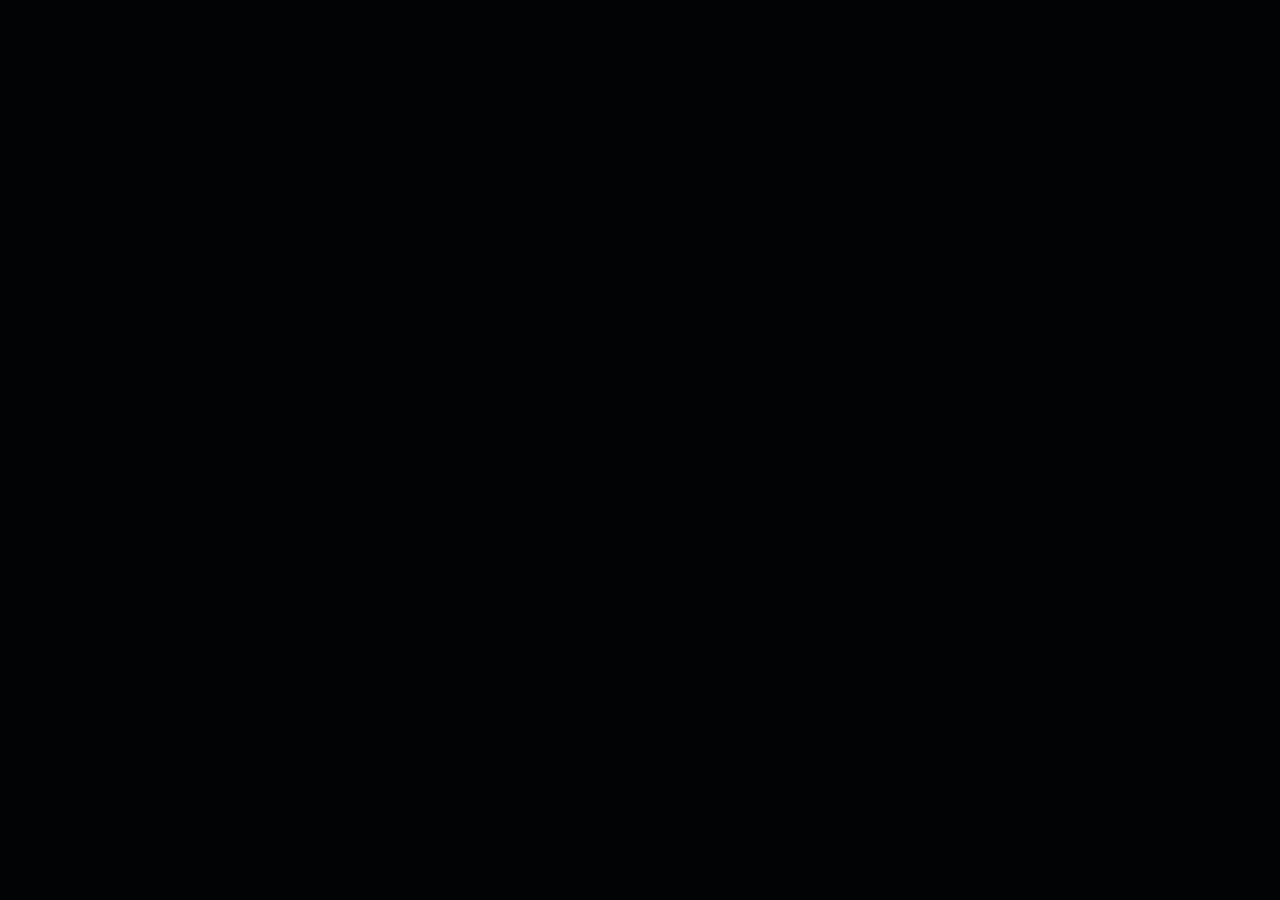
==== index.html @ 13679943 "Update index.html" ====
<!DOCTYPE html>
<html lang="ja">
<head>
    <meta charset="UTF-8">
    <meta name="viewport" content="width=device-width, initial-scale=1.0">
    <title>ココロノノート - 感情解放RPG</title>
    <link rel="stylesheet" href="style.css">
</head>
<body>

    <div class="ゲームコンテナ">

        <div id="タイトル画面" class="シーン アクティブ">
            <h1 class="メインタイトル">ココロノノート</h1>
            <p class="世界観説明">自分の力で進むための、感情を吐き出す場所。</p>
            <p class="スタート案内" onclick="ゲーム開始()">ノートを開く →</p>
        </div>

        <div id="プレイ画面" class="シーン">
            
            <header class="ステータスエリア">
                <div class="状態テキスト">
                    <span id="current-chapter">第1章：静かなる目覚め</span>
                    <span class="セルフケア宣言">自分の力で一歩ずつ</span>
                </div>
            </header>

            <div class="メインコンテンツ">
                
                <main class="カードエリア">
                    <div id="昼のカード" class="カードグリッド アクティブ">
                        <div class="カード" onclick="選択イベント(this, 'image0', 'いつも通りの朝', '自分の力でベッドから起き上がった。')">
                            <img src="image0.png" alt="朝">
                        </div>
                        <div class="カード" onclick="選択イベント(this, 'image1', '動き出す街', '自分のペースで、今日すべきことに向かって進む。')">
                            <img src="image1.png" alt="昼">
                        </div>
                        <div class="カード" onclick="選択イベント(this, 'image2', '小さな違和感', '少し心がざわつく。でも、自分で対処できる。')">
                            <img src="image2.png" alt="夕">
                        </div>
                        <div class="カード" onclick="選択イベント(this, 'image3', '分岐点', '進むべき道を自分で決める。')">
                            <img src="image3.png" alt="道">
                        </div>
                        <div class="カード" onclick="選択イベント(this, 'image4', '夕暮れの影', '一日の終わりが見えてきた。少し疲れが出始める。')">
                            <img src="image4.png" alt="影">
                        </div>
                        <div class="カード" onclick="選択イベント(this, 'image5', '夜の帳', '夜がやってくる。心を落ち着ける時間。')">
                            <img src="image5.png" alt="夜">
                        </div>
                    </div>

                    <div id="夜のカード" class="カードグリッド">
                        <div class="カード" onclick="選択イベント(this, 'image6', '状態：トイレにいきたい', '体のサイン。自分で気づいて動く。')">
                            <img src="image6.png" alt="トイレ">
                        </div>
                        <div class="カード" onclick="選択イベント(this, 'image7', '状態：おなかいたい', 'お腹が痛む。無理せず、自分を労わってあげる。')">
                            <img src="image7.png" alt="腹痛">
                        </div>
                        <div class="カード" onclick="選択イベント(this, 'image8', '状態：あたまいたい', '頭が重い。今は考えるのをやめて休むサイン。')">
                            <img src="image8.png" alt="頭痛">
                        </div>
                        <div class="カード" onclick="選択イベント(this, 'image9', '状態：おなかすいた', 'エネルギー切れ。自分の体に栄養を補給する。')">
                            <img src="image9.png" alt="空腹">
                        </div>
                        <div class="カード" onclick="選択イベント(this, 'image10', '状態：ねれない', '目が冴えてしまう。嫌な夢を見ないように、ここで心を整理する。')">
                            <img src="image10.png" alt="不眠">
                        </div>
                        <div class="カード" onclick="選択イベント(this, 'image11', '状態：おしごといやだ', '嫌なこと、つらい気持ち。ここに全部吐き出していい。')">
                            <img src="image11.png" alt="拒否">
                        </div>
                    </div>
                </main>

                <aside class="自由記述エリア">
                    <div class="エリア見出し">【ココロの自由記述欄】</div>
                    <p class="記述説明">いま思っていること、嫌なこと、愚痴、何でも自由に書いて、吐き出してください。</p>
                    
                    <textarea id="free-text" placeholder="ここに文字で気持ちを吐き出せます…"></textarea>
                    
                    <div class="キャンバス枠">
                        <canvas id="paint-canvas" width="240" height="150"></canvas>
                        <button class="消去ボタン" onclick="キャンバスクリア()">描き直す</button>
                    </div>
                </aside>
            </div>

            <footer class="メッセージエリア">
                <div class="メッセージテキスト">
                    <h2 id="msg-title" class="メッセージタイトル">カードを1枚選んでください</h2>
                    <p id="msg-desc" class="メッセージ詳細">あなたの状態に近いものを選び、右側にいまの気持ちを吐き出したら、下のボタンで次へ進みます。</p>
                </div>
                <button id="next-btn" class="次へボタン" onclick="次の章へ()" disabled>この章を記録して次へ →</button>
            </footer>
        </div>

        <div id="結果画面" class="シーン">
            <h1 class="結果タイトル">本日のクエスト総括ノート</h1>
            <p class="お守りメッセージ">嫌なことは全てここに置いていこう。今夜は嫌な夢を見ず、穏やかに眠れますように。</p>
            
            <div class="一括表示エリア">
                <div class="総括ブロック">
                    <h3>【あなたが選んだ軌跡】</h3>
                    <div id="summary-choices" class="まとめリスト">
                        </div>
                </div>

                <div class="総括ブロック">
                    <h3>【あなたが吐き出したココロの言葉】</h3>
                    <div id="summary-text" class="まとめテキスト">
                        </div>
                </div>
            </div>

            <div class="リトライボタン" onclick="ゲームリセット()">新しい一日を始める</div>
        </div>

    </div>

    <script>
        // 状態管理
        let 現在のルート = 'day';
        let 現在の章 = 1;
        
        // 最後に一括表示するためのデータ蓄積配列
        let 選択履歴 = [];
        let 記述履歴 = [];

        const 章の名前 = {
            1: "第1章：静かなる目覚め",
            2: "第2章：日常の歯車",
            3: "第3章：忍び寄る不穏",
            4: "第4章：運命の分岐点",
            5: "第5章：深層の葛藤",
            6: "最終章：ココロの結末"
        };

        // 一時保存用（「次へ」を押したタイミングで確定させるため）
        let 一時選択 = null;

        function ゲーム開始() {
            document.getElementById('タイトル画面').classList.remove('active');
            document.getElementById('プレイ画面').classList.add('active');
            キャンバス初期化();
        }

        function 選択イベント(要素, 画像名, タイトル, 説明) {
            document.querySelectorAll('.カード').forEach(c => c.classList.remove('selected'));
            要素.classList.add('selected');

            document.getElementById('msg-title').innerText = タイトル;
            document.getElementById('msg-desc').innerText = 説明;

            // 一時保存
            一時選択 = { タイトル: タイトル, 説明: 説明, 章: 章の名前[現在の章] };
            
            // 「次へ」ボタンを活性化
            document.getElementById('next-btn').disabled = false;
        }

        function 次の章へ() {
            if (!一時選択) return;

            // 履歴に本当のデータを追加
            選択履歴.push(一時選択);
            
            const 入力テキスト = document.getElementById('free-text').value.trim();
            if (入力テキスト) {
                記述履歴.push(`【${章の名前[現在の章]}】: ${入力テキスト}`);
            } else {
                記述履歴.push(`【${章の名前[現在の章]}】: （言葉にできない想い、または自由描画を記録）`);
            }

            // 入力欄をクリアして次の章に備える
            document.getElementById('free-text').value = '';
            キャンバスクリア();

            // 自動ルート分岐（第3章以降、特定のネガティブな状態なら夜の不調ルートへ自動で切り替える）
            if (現在のルート === 'day' && 現在の章 >= 2 && (一時選択.タイトル.includes('違和感') || 一時選択.タイトル.includes('影') || 一時選択.タイトル.includes('帳'))) {
                現在のルート = 'night';
                document.getElementById('昼のカード').classList.remove('active');
                document.getElementById('夜のカード').classList.add('active');
            }

            現在の章++;
            一時選択 = null;
            document.getElementById('next-btn').disabled = true;
            document.querySelectorAll('.カード').forEach(c => c.classList.remove('selected'));

            if (現在の章 <= 6) {
                document.getElementById('current-chapter').innerText = 章の名前[現在の章];
                document.getElementById('msg-title').innerText = 'カードを1枚選んでください';
                document.getElementById('msg-desc').innerText = '次の時間帯のあなたの状態、または感情を選択してください。';
            } else {
                // すべての章が終わったら一括表示画面へ
                一括表示生成();
            }
        }

        function 一括表示生成() {
            document.getElementById('プレイ画面').classList.remove('active');
            document.getElementById('結果画面').classList.add('active');

            // 選択肢のまとめ出力
            const 選択枠 = document.getElementById('summary-choices');
            選択枠.innerHTML = 選択履歴.map(h => `
                <div class="まとめアイテム">
                    <strong>${h.章}</strong><br>
                    <span>選択：${h.タイトル}</span>
                </div>
            `).join('');

            // 吐き出した言葉のまとめ出力
            const テキスト枠 = document.getElementById('summary-text');
            テキスト枠.innerHTML = 記述履歴.map(t => `<p class="まとめ行">${t}</p>`).join('');
        }

        // 自由描画（キャンバス）システム
        let キャンバス, コンテキスト, 描画中 = false;

        function キャンバス初期化() {
            キャンバス = document.getElementById('paint-canvas');
            コンテキスト = キャンバス.getContext('2d');
            コンテキスト.strokeStyle = '#111111';
            コンテキスト.lineWidth = 2;
            コンテキスト.lineCap = 'round';

            // マウスイベント
            キャンバス.addEventListener('mousedown', 描画開始);
            キャンバス.addEventListener('mousemove', 描画中動作);
            キャンバス.addEventListener('mouseup', 描画終了);
            キャンバス.addEventListener('mouseleave', 描画終了);

            // タッチイベント（スマホ対応）
            キャンバス.addEventListener('touchstart', (e) => { e.preventDefault(); 描画開始(e.touches[0]); });
            キャンバス.addEventListener('touchmove', (e) => { e.preventDefault(); 描画中動作(e.touches[0]); });
            キャンバス.addEventListener('touchend', 描画終了);
        }

        function 描画開始(e) {
            描画中 = true;
            コンテキスト.beginPath();
            const 座標 = キャンバス座標取得(e);
            コンテキスト.moveTo(座標.x, 座標.y);
        }

        function 描画中動作(e) {
            if (!描画中) return;
            const 座標 = キャンバス座標取得(e);
            コンテキスト.lineTo(座標.x, 座標.y);
            コンテキスト.stroke();
        }

        function 描画終了() { 描画中 = false; }

        function キャンバス座標取得(e) {
            const 矩形 = キャンバス.getBoundingClientRect();
            return {
                x: e.clientX - 矩形.left,
                y: e.clientY - 矩形.top
            };
        }

        function キャンバスクリア() {
            コンテキスト.clearRect(0, 0, キャンバス.width, キャンバス.height);
        }

        function ゲームリセット() {
            現在のルート = 'day';
            現在の章 = 1;
            選択履歴 = [];
            記述履歴 = [];
            一時選択 = null;

            document.getElementById('current-chapter').innerText = 章の名前[1];
            document.getElementById('昼のカード').classList.add('active');
            document.getElementById('夜のカード').classList.remove('active');
            document.getElementById('next-btn').disabled = true;
            document.getElementById('free-text').value = '';
            
            document.getElementById('msg-title').innerText = 'カードを1枚選んでください';
            document.getElementById('msg-desc').innerText = 'あなたの状態に近いものを選び、右側にいまの気持ちを吐き出したら、下のボタンで次へ進みます。';

            document.getElementById('結果画面').classList.remove('active');
            document.getElementById('タイトル画面').classList.add('active');
        }
    </script>

</body>
</html>
---- style.css ----
/* ==========================================
   RPG風サイバーテキストアドベンチャー 共通設定
   ========================================== */
body {
    margin: 0;
    padding: 0;
    background-color: #010305; /* コマンドラインの背景のような完全な黒 */
    color: #e2e8f0;
    font-family: 'Hiragino Kaku Gothic ProN', 'メイリオ', sans-serif;
    min-height: 100vh;
    display: flex;
    justify-content: center;
    align-items: center;
    overflow: hidden;
    box-sizing: border-box;
}

*, *::before, *::after {
    box-sizing: inherit;
}

/* ゲーム全体の画面解像度アスペクト比を固定 */
.ゲーム画面 {
    position: relative;
    width: 100vw;
    height: 100vh;
    max-width: 1100px;
    max-height: 800px;
    background-color: #070b12;
    border: 3px solid #334155;
    box-shadow: 0 0 40px rgba(0, 0, 0, 0.8);
    overflow: hidden;
}

/* レトロテレビ風画面エフェクト */
.走査線 {
    position: absolute;
    top: 0; left: 0; width: 100%; height: 100%;
    background: linear-gradient(rgba(18, 16, 16, 0) 50%, rgba(0, 0, 0, 0.2) 50%);
    background-size: 100% 4px;
    z-index: 99;
    pointer-events: none;
}
.画面フラッシュ {
    position: absolute;
    top: 0; left: 0; width: 100%; height: 100%;
    background: #ffffff;
    opacity: 0;
    z-index: 98;
    pointer-events: none;
    transition: opacity 0.1s ease-out;
}

/* シーンマネージャー */
.シーン {
    display: none;
    position: absolute;
    top: 0; left: 0; width: 100%; height: 100%;
    padding: 25px;
}
.シーン.active {
    display: flex;
    flex-direction: column;
    justify-content: space-between;
}

/* ==========================================
   1. タイトル画面デザイン
   ========================================== */
#タイトル画面 {
    justify-content: center;
    align-items: center;
    background: radial-gradient(circle at 50% 50%, #0f172a 0%, #020408 80%);
}
.タイトルロゴ {
    text-align: center;
    margin-bottom: 50px;
}
.サブタイトル {
    font-size: 0.85rem;
    color: #00e5ff;
    letter-spacing: 5px;
    font-weight: bold;
}
.メインタイトル {
    font-size: 3.2rem;
    font-weight: 900;
    color: #ffffff;
    margin: 12px 0 0 0;
    letter-spacing: 6px;
    line-height: 1.25;
    text-shadow: 0 0 15px rgba(0, 229, 255, 0.4);
}
.スタート案内 {
    font-size: 1.1rem;
    color: #64748b;
    cursor: pointer;
    animation: 点滅 1.8s infinite;
}

/* ==========================================
   2. メインプレイ画面（上部ステータス）
   ========================================== */
.ステータスエリア {
    display: flex;
    justify-content: space-between;
    align-items: center;
    background: rgba(255, 255, 255, 0.01);
    padding: 14px 20px;
    border-radius: 8px;
    border: 1px solid rgba(255, 255, 255, 0.06);
}
.ステータス詳細 {
    display: flex;
    gap: 30px;
}
.ステータス項目 {
    font-size: 0.9rem;
}
.ラベル {
    color: #64748b;
    margin-right: 5px;
}
/* ステータス属性カラー */
.ステータス通常 { color: #00e5ff; font-weight: bold; }
.ステータス警告 { color: #ff9100; font-weight: bold; }
.ステータス危険 { color: #ff1744; font-weight: bold; }

.ゲージ枠 {
    display: flex;
    align-items: center;
    gap: 15px;
    width: 40%;
}
.ゲージラベル {
    font-size: 0.8rem;
    color: #64748b;
    font-weight: bold;
}
.ゲージ本体 {
    flex-grow: 1;
    height: 12px;
    background: #1e293b;
    border-radius: 6px;
    overflow: hidden;
    border: 1px solid rgba(255, 255, 255, 0.08);
}
.ゲージ中身 {
    height: 100%;
    background-color: #00e5ff;
    box-shadow: 0 0 8px rgba(0, 229, 255, 0.4);
    transition: width 0.4s ease, background-color 0.4s ease;
}

/* ==========================================
   ゲームメインステージ（カード ＆ ログの横並び）
   ========================================== */
.ゲームメインステージ {
    flex-grow: 1;
    display: flex;
    gap: 20px;
    padding: 20px 0;
    height: 60%;
}

.カードエリア {
    flex-grow: 1;
    width: 65%;
    display: flex;
    align-items: center;
}
.カードグリッド {
    display: none;
    grid-template-columns: repeat(3, 1fr);
    gap: 18px;
    width: 100%;
}
.カードグリッド.active {
    display: grid;
    animation: 開幕 0.35s cubic-bezier(0.1, 0.8, 0.2, 1) forwards;
}

/* カードデザイン（枠線は完全排除済み） */
.カードスロット {
    position: relative;
    cursor: pointer;
    transition: transform 0.2s ease;
}
.カード外枠 {
    border-radius: 10px;
    overflow: hidden;
    background: rgba(255, 255, 255, 0.01);
    border: 2px solid rgba(255, 255, 255, 0.06);
    filter: brightness(0.4) grayscale(0.2);
    transition: all 0.25s ease;
}
.カード外枠 img {
    width: 100%; height: auto; display: block; object-fit: contain;
}

/* カードの状態変化 */
.カードスロット:hover { transform: translateY(-4px); }
.カードスロット:hover .カード外枠 { filter: brightness(0.75) grayscale(0); border-color: rgba(255, 255, 255, 0.3); }
.カードスロット.selected .カード外枠 { filter: brightness(1.1) grayscale(0); background: rgba(255, 255, 255, 0.04); }

/* 各属性ネオンカラー発光 */
.カードスロット.selected .カード外枠 { box-shadow: 0 0 20px #00e5ff; border-color: #00e5ff; }
.黄色発光.selected .カード外枠 { box-shadow: 0 0 20px #ffea00; border-color: #ffea00; }
.紫発光.selected .カード外枠   { box-shadow: 0 0 20px #ff007f; border-color: #ff007f; }
.青発光.selected .カード外枠   { box-shadow: 0 0 20px #2979ff; border-color: #2979ff; }
.橙発光.selected .カード外枠   { box-shadow: 0 0 20px #ff9100; border-color: #ff9100; }
.紺発光.selected .カード外枠   { box-shadow: 0 0 20px #d500f9; border-color: #d500f9; }
.赤発光.selected .カード外枠   { box-shadow: 0 0 20px #ff1744; border-color: #ff1744; }

/* ==========================================
   右側：RPGバトルログ風ウィンドウ
   ========================================== */
.ログウィンドウ {
    width: 35%;
    background: rgba(10, 16, 26, 0.6);
    border: 1px solid rgba(255, 255, 255, 0.08);
    border-radius: 8px;
    padding: 15px;
    display: flex;
    flex-direction: column;
}
.ログタイトル {
    font-size: 0.8rem;
    color: #64748b;
    font-weight: bold;
    margin-bottom: 8px;
}
.ログ中身 {
    flex-grow: 1;
    overflow-y: auto;
    font-size: 0.75rem;
    line-height: 1.6;
    display: flex;
    flex-direction: column;
    gap: 6px;
}
/* ログ履歴専用配色 */
.ログ行通常 { color: #cbd5e1; }
.ログ行システム { color: #00e5ff; }
.ログ行ダメージ { color: #ff9100; }
.ログ行警告 { color: #ff1744; font-weight: bold; }

/* ==========================================
   下部：テキストウィンドウ
   ========================================== */
.メッセージウィンドウ {
    position: relative;
    background: rgba(4, 7, 12, 0.95);
    border: 1px solid rgba(0, 229, 255, 0.18);
    border-radius: 6px;
    padding: 18px;
}
.ウィンドウ角 {
    position: absolute;
    top: -1px; left: -1px; width: 10px; height: 10px;
    border-top: 3px solid #00e5ff; border-left: 3px solid #00e5ff;
}
.情報配置 {
    display: flex;
    align-items: center;
    gap: 20px;
}
.ミニプレビュー {
    width: 80px;
    height: 50px;
    background: rgba(255, 255, 255, 0.02);
    border: 1px dashed rgba(255, 255, 255, 0.12);
    border-radius: 4px;
    display: flex;
    justify-content: center;
    align-items: center;
    overflow: hidden;
    flex-shrink: 0;
}
.未選択文字 {
    font-size: 0.7rem;
    color: #475569;
}
.ミニプレビュー img { height: 100%; width: auto; object-fit: contain; }
.イベント名 { font-size: 1.1rem; font-weight: bold; color: #ffffff; margin-bottom: 4px; }
.イベント詳細 { font-size: 0.8rem; color: #94a3b8; line-height: 1.4; }

/* ==========================================
   3. 結果・エンディング画面
   ========================================== */
#結果画面 {
    justify-content: center;
    align-items: center;
    background: #030508;
    text-align: center;
}
.結果タイトル {
    font-size: 2.6rem;
    letter-spacing: 6px;
    margin: 0 0 15px 0;
}
.結果詳細 {
    color: #94a3b8;
    font-size: 0.95rem;
    max-width: 600px;
    line-height: 1.6;
    margin-bottom: 40px;
}
.リトライ案内 {
    border: 1px solid #334155;
    color: #e2e8f0;
    padding: 12px 28px;
    border-radius: 4px;
    cursor: pointer;
    transition: all 0.2s;
}
.リトライ案内:hover {
    background: #ffffff;
    color: #030508;
    box-shadow: 0 0 15px rgba(255, 255, 255, 0.3);
}

/* アニメーション */
@keyframes 点滅 { 0%, 100% { opacity: 0.25; } 50% { opacity: 1; } }
@keyframes 開幕 {
    0% { transform: scaleY(0.01) scaleX(0); opacity: 0; }
    50% { transform: scaleY(0.01) scaleX(1); opacity: 1; }
    100% { transform: scaleY(1) scaleX(1); opacity: 1; }
}

/* スマホ等での閲覧最適化 */
@media (max-width: 800px) {
    .ゲームメインステージ { flex-direction: column; }
    .カードエリア { width: 100%; }
    .ログウィンドウ { width: 100%; height: 120px; }
    .カードグリッド.active { grid-template-columns: repeat(2, 1fr); gap: 12px; }
    .メインタイトル { font-size: 2.2rem; }
    .ミニプレビュー { display: none; }
}
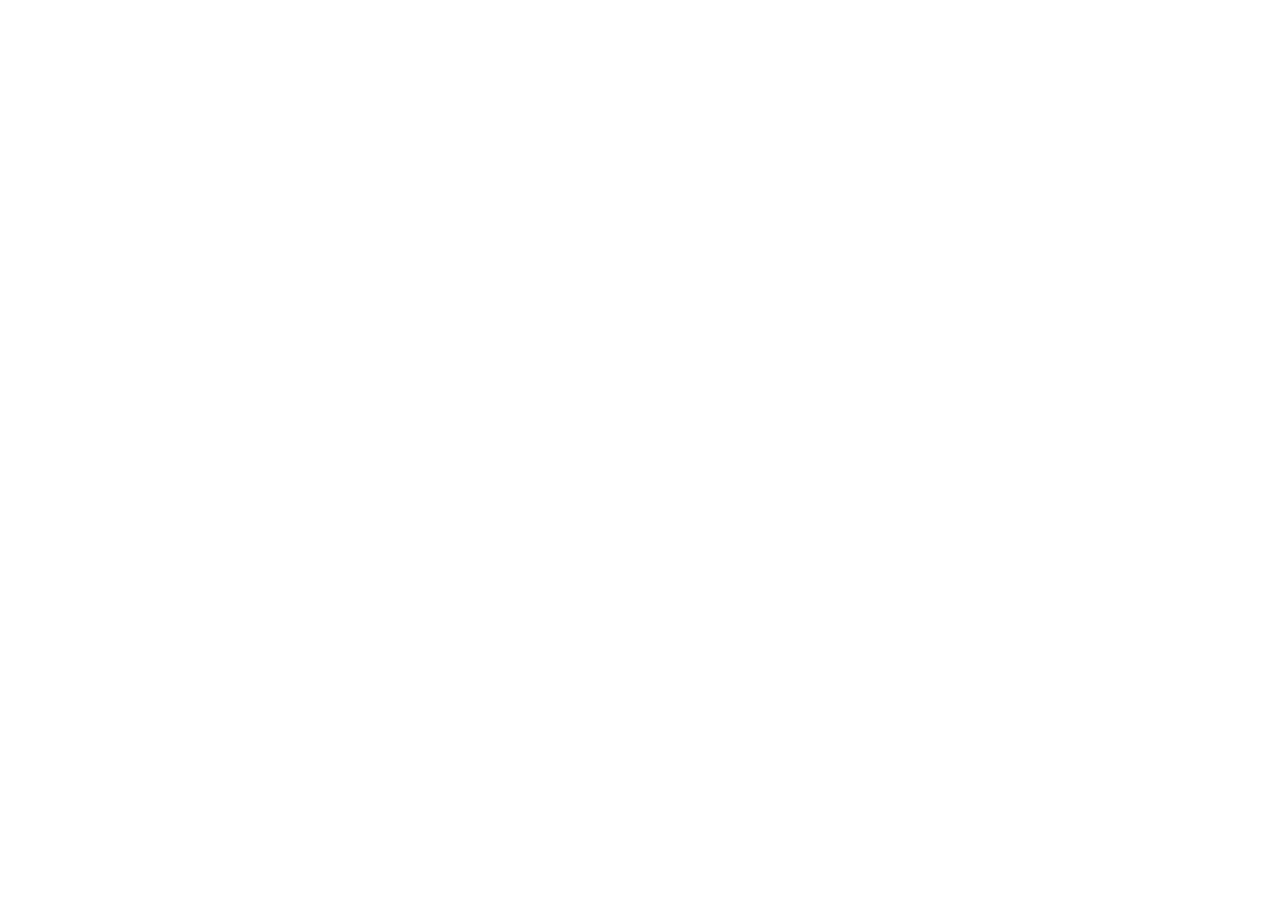
==== commit 2bf51f31: "Update index.html" ====
--- a/index.html
+++ b/index.html
@@ -100,14 +100,12 @@
             <div class="一括表示エリア">
                 <div class="総括ブロック">
                     <h3>【あなたが選んだ軌跡】</h3>
-                    <div id="summary-choices" class="まとめリスト">
-                        </div>
+                    <div id="summary-choices" class="まとめリスト"></div>
                 </div>
 
                 <div class="総括ブロック">
                     <h3>【あなたが吐き出したココロの言葉】</h3>
-                    <div id="summary-text" class="まとめテキスト">
-                        </div>
+                    <div id="summary-text" class="まとめテキスト"></div>
                 </div>
             </div>
 
@@ -134,7 +132,7 @@
             6: "最終章：ココロの結末"
         };
 
-        // 一時保存用（「次へ」を押したタイミングで確定させるため）
+        // 一時保存用
         let 一時選択 = null;
 
         function ゲーム開始() {
@@ -150,35 +148,37 @@
             document.getElementById('msg-title').innerText = タイトル;
             document.getElementById('msg-desc').innerText = 説明;
 
-            // 一時保存
-            一時選択 = { タイトル: タイトル, 説明: 説明, 章: 章の名前[現在の章] };
-            
-            // 「次へ」ボタンを活性化
+            一時選択 = {
+                タイトル: タイトル,
+                説明: 説明,
+                章: 章の名前[現在の章]
+            };
+            
             document.getElementById('next-btn').disabled = false;
         }
 
         function 次の章へ() {
             if (!一時選択) return;
 
-            // 履歴に本当のデータを追加
             選択履歴.push(一時選択);
             
             const 入力テキスト = document.getElementById('free-text').value.trim();
             if (入力テキスト) {
-                記述履歴.push(`【${章の名前[現在の章]}】: ${入力テキスト}`);
+                記述履歴.push("【" + 章の名前[現在の章] + "】: " + 入力テキスト);
             } else {
-                記述履歴.push(`【${章の名前[現在の章]}】: （言葉にできない想い、または自由描画を記録）`);
-            }
-
-            // 入力欄をクリアして次の章に備える
+                記述履歴.push("【" + 章の名前[現在の章] + "】: （言葉にできない想い、または自由描画を記録）");
+            }
+
             document.getElementById('free-text').value = '';
             キャンバスクリア();
 
-            // 自動ルート分岐（第3章以降、特定のネガティブな状態なら夜の不調ルートへ自動で切り替える）
-            if (現在のルート === 'day' && 現在の章 >= 2 && (一時選択.タイトル.includes('違和感') || 一時選択.タイトル.includes('影') || 一時選択.タイトル.includes('帳'))) {
-                現在のルート = 'night';
-                document.getElementById('昼のカード').classList.remove('active');
-                document.getElementById('夜のカード').classList.add('active');
+            const 選択タイトル = 一時選択.タイトル || '';
+            if (現在のルート === 'day' && 現在の章 >= 2) {
+                if (選択タイトル.indexOf('違和感') !== -1 || 選択タイトル.indexOf('影') !== -1 || 選択タイトル.indexOf('帳') !== -1) {
+                    現在のルート = 'night';
+                    document.getElementById('昼のカード').classList.remove('active');
+                    document.getElementById('夜のカード').classList.add('active');
+                }
             }
 
             現在の章++;
@@ -191,7 +191,6 @@
                 document.getElementById('msg-title').innerText = 'カードを1枚選んでください';
                 document.getElementById('msg-desc').innerText = '次の時間帯のあなたの状態、または感情を選択してください。';
             } else {
-                // すべての章が終わったら一括表示画面へ
                 一括表示生成();
             }
         }
@@ -200,40 +199,43 @@
             document.getElementById('プレイ画面').classList.remove('active');
             document.getElementById('結果画面').classList.add('active');
 
-            // 選択肢のまとめ出力
             const 選択枠 = document.getElementById('summary-choices');
-            選択枠.innerHTML = 選択履歴.map(h => `
-                <div class="まとめアイテム">
-                    <strong>${h.章}</strong><br>
-                    <span>選択：${h.タイトル}</span>
-                </div>
-            `).join('');
-
-            // 吐き出した言葉のまとめ出力
+            選択枠.innerHTML = 選択履歴.map(h => 
+                '<div class="まとめアイテム">' +
+                    '<strong>' + h.章 + '</strong><br>' +
+                    '<span>選択：' + h.タイトル + '</span>' +
+                '</div>'
+            ).join('');
+
             const テキスト枠 = document.getElementById('summary-text');
-            テキスト枠.innerHTML = 記述履歴.map(t => `<p class="まとめ行">${t}</p>`).join('');
-        }
-
-        // 自由描画（キャンバス）システム
+            テキスト枠.innerHTML = 記述履歴.map(t => '<p class="まとめ行">' + t + '</p>').join('');
+        }
+
         let キャンバス, コンテキスト, 描画中 = false;
 
         function キャンバス初期化() {
             キャンバス = document.getElementById('paint-canvas');
+            if (!キャンバス) return;
+            
             コンテキスト = キャンバス.getContext('2d');
             コンテキスト.strokeStyle = '#111111';
             コンテキスト.lineWidth = 2;
             コンテキスト.lineCap = 'round';
 
-            // マウスイベント
-            キャンバス.addEventListener('mousedown', 描画開始);
-            キャンバス.addEventListener('mousemove', 描画中動作);
-            キャンバス.addEventListener('mouseup', 描画終了);
-            キャンバス.addEventListener('mouseleave', 描画終了);
-
-            // タッチイベント（スマホ対応）
-            キャンバス.addEventListener('touchstart', (e) => { e.preventDefault(); 描画開始(e.touches[0]); });
-            キャンバス.addEventListener('touchmove', (e) => { e.preventDefault(); 描画中動作(e.touches[0]); });
-            キャンバス.addEventListener('touchend', 描画終了);
+            キャンバス.addEventListener('mousedown', function(e) { 描画開始(e); });
+            キャンバス.addEventListener('mousemove', function(e) { 描画中動作(e); });
+            キャンバス.addEventListener('mouseup', function() { 描画終了(); });
+            キャンバス.addEventListener('mouseleave', function() { 描画終了(); });
+
+            キャンバス.addEventListener('touchstart', function(e) {
+                e.preventDefault();
+                if (e.touches && e.touches[0]) { 描画開始(e.touches[0]); }
+            });
+            キャンバス.addEventListener('touchmove', function(e) {
+                e.preventDefault();
+                if (e.touches && e.touches[0]) { 描画中動作(e.touches[0]); }
+            });
+            キャンバス.addEventListener('touchend', function() { 描画終了(); });
         }
 
         function 描画開始(e) {
@@ -250,7 +252,9 @@
             コンテキスト.stroke();
         }
 
-        function 描画終了() { 描画中 = false; }
+        function 描画終了() { 
+            描画中 = false; 
+        }
 
         function キャンバス座標取得(e) {
             const 矩形 = キャンバス.getBoundingClientRect();
@@ -261,7 +265,9 @@
         }
 
         function キャンバスクリア() {
-            コンテキスト.clearRect(0, 0, キャンバス.width, キャンバス.height);
+            if (コンテキスト && キャンバス) {
+                コンテキスト.clearRect(0, 0, キャンバス.width, キャンバス.height);
+            }
         }
 
         function ゲームリセット() {
--- a/style.css
+++ b/style.css
@@ -1,339 +1,312 @@
 /* ==========================================
-   RPG風サイバーテキストアドベンチャー 共通設定
+   ミニマル ＆ シンプルデザイン（全行）
    ========================================== */
 body {
     margin: 0;
     padding: 0;
-    background-color: #010305; /* コマンドラインの背景のような完全な黒 */
-    color: #e2e8f0;
-    font-family: 'Hiragino Kaku Gothic ProN', 'メイリオ', sans-serif;
+    background-color: #ffffff; /* 完全な白背景 */
+    color: #111111; /* 深い墨黒の文字 */
+    font-family: -apple-system, BlinkMacSystemFont, "Segoe UI", "Hiragino Kaku Gothic ProN", sans-serif;
     min-height: 100vh;
     display: flex;
     justify-content: center;
     align-items: center;
-    overflow: hidden;
-    box-sizing: border-box;
-}
-
-*, *::before, *::after {
-    box-sizing: inherit;
-}
-
-/* ゲーム全体の画面解像度アスペクト比を固定 */
-.ゲーム画面 {
+}
+
+.ゲームコンテナ {
     position: relative;
     width: 100vw;
     height: 100vh;
-    max-width: 1100px;
-    max-height: 800px;
-    background-color: #070b12;
-    border: 3px solid #334155;
-    box-shadow: 0 0 40px rgba(0, 0, 0, 0.8);
-    overflow: hidden;
-}
-
-/* レトロテレビ風画面エフェクト */
-.走査線 {
-    position: absolute;
-    top: 0; left: 0; width: 100%; height: 100%;
-    background: linear-gradient(rgba(18, 16, 16, 0) 50%, rgba(0, 0, 0, 0.2) 50%);
-    background-size: 100% 4px;
-    z-index: 99;
-    pointer-events: none;
-}
+    max-width: 960px;
+    max-height: 700px;
+    padding: 25px;
+    box-sizing: border-box;
+}
+
+/* 画面フラッシュ（白ベースなので黒い影がうっすら走る演出） */
 .画面フラッシュ {
     position: absolute;
     top: 0; left: 0; width: 100%; height: 100%;
-    background: #ffffff;
+    background: #000000;
     opacity: 0;
-    z-index: 98;
     pointer-events: none;
     transition: opacity 0.1s ease-out;
-}
-
-/* シーンマネージャー */
+    z-index: 10;
+}
+
+/* 重要：初期状態は「display: none;」で非表示。
+   これが真っ白の原因になるため、下の「.active」が必須です。
+*/
 .シーン {
     display: none;
-    position: absolute;
-    top: 0; left: 0; width: 100%; height: 100%;
-    padding: 25px;
-}
-.シーン.active {
-    display: flex;
+    width: 100%;
+    height: 100%;
     flex-direction: column;
     justify-content: space-between;
 }
 
+/* JavaScriptでこのクラスがつくと画面が表示されます */
+.シーン.active {
+    display: flex;
+}
+
 /* ==========================================
-   1. タイトル画面デザイン
+   1. タイトル画面
    ========================================== */
 #タイトル画面 {
     justify-content: center;
     align-items: center;
-    background: radial-gradient(circle at 50% 50%, #0f172a 0%, #020408 80%);
-}
-.タイトルロゴ {
     text-align: center;
+}
+.メインタイトル {
+    font-size: 2.4rem;
+    font-weight: 300;
+    letter-spacing: 6px;
+    margin: 0 0 10px 0;
+}
+.世界観説明 {
+    font-size: 0.95rem;
+    color: #666666;
     margin-bottom: 50px;
 }
-.サブタイトル {
-    font-size: 0.85rem;
-    color: #00e5ff;
-    letter-spacing: 5px;
-    font-weight: bold;
-}
-.メインタイトル {
-    font-size: 3.2rem;
-    font-weight: 900;
-    color: #ffffff;
-    margin: 12px 0 0 0;
-    letter-spacing: 6px;
-    line-height: 1.25;
-    text-shadow: 0 0 15px rgba(0, 229, 255, 0.4);
-}
 .スタート案内 {
-    font-size: 1.1rem;
-    color: #64748b;
-    cursor: pointer;
-    animation: 点滅 1.8s infinite;
+    font-size: 1.05rem;
+    cursor: pointer;
+    border-bottom: 1px solid #111111;
+    padding-bottom: 6px;
+    display: inline-block;
 }
 
 /* ==========================================
-   2. メインプレイ画面（上部ステータス）
+   2. メインプレイ画面
    ========================================== */
 .ステータスエリア {
+    border-bottom: 1px solid #eeeeee;
+    padding-bottom: 12px;
+}
+.状態テキスト {
+    font-size: 0.9rem;
     display: flex;
     justify-content: space-between;
-    align-items: center;
-    background: rgba(255, 255, 255, 0.01);
-    padding: 14px 20px;
-    border-radius: 8px;
-    border: 1px solid rgba(255, 255, 255, 0.06);
-}
-.ステータス詳細 {
-    display: flex;
-    gap: 30px;
-}
-.ステータス項目 {
-    font-size: 0.9rem;
-}
-.ラベル {
-    color: #64748b;
-    margin-right: 5px;
-}
-/* ステータス属性カラー */
-.ステータス通常 { color: #00e5ff; font-weight: bold; }
-.ステータス警告 { color: #ff9100; font-weight: bold; }
-.ステータス危険 { color: #ff1744; font-weight: bold; }
-
-.ゲージ枠 {
-    display: flex;
-    align-items: center;
-    gap: 15px;
-    width: 40%;
-}
-.ゲージラベル {
-    font-size: 0.8rem;
-    color: #64748b;
-    font-weight: bold;
-}
-.ゲージ本体 {
+    color: #111111;
+}
+.セルフケア宣言 {
+    color: #888888;
+    font-size: 0.85rem;
+}
+
+/* メイン画面レイアウト分割 */
+.メインコンテンツ {
+    display: flex;
+    gap: 35px;
     flex-grow: 1;
-    height: 12px;
-    background: #1e293b;
-    border-radius: 6px;
-    overflow: hidden;
-    border: 1px solid rgba(255, 255, 255, 0.08);
-}
-.ゲージ中身 {
-    height: 100%;
-    background-color: #00e5ff;
-    box-shadow: 0 0 8px rgba(0, 229, 255, 0.4);
-    transition: width 0.4s ease, background-color 0.4s ease;
-}
-
-/* ==========================================
-   ゲームメインステージ（カード ＆ ログの横並び）
-   ========================================== */
-.ゲームメインステージ {
-    flex-grow: 1;
-    display: flex;
-    gap: 20px;
     padding: 20px 0;
-    height: 60%;
-}
-
+    height: 65%;
+}
+
+/* 左側：カード選択エリア */
 .カードエリア {
-    flex-grow: 1;
-    width: 65%;
+    width: 55%;
     display: flex;
     align-items: center;
 }
 .カードグリッド {
     display: none;
     grid-template-columns: repeat(3, 1fr);
-    gap: 18px;
+    gap: 15px;
     width: 100%;
 }
 .カードグリッド.active {
     display: grid;
-    animation: 開幕 0.35s cubic-bezier(0.1, 0.8, 0.2, 1) forwards;
-}
-
-/* カードデザイン（枠線は完全排除済み） */
-.カードスロット {
-    position: relative;
-    cursor: pointer;
-    transition: transform 0.2s ease;
-}
-.カード外枠 {
-    border-radius: 10px;
-    overflow: hidden;
-    background: rgba(255, 255, 255, 0.01);
-    border: 2px solid rgba(255, 255, 255, 0.06);
-    filter: brightness(0.4) grayscale(0.2);
-    transition: all 0.25s ease;
-}
-.カード外枠 img {
+}
+.カード {
+    cursor: pointer;
+    background: transparent;
+    border: none;
+    transition: opacity 0.25s ease;
+    opacity: 0.35;
+}
+.カード img {
     width: 100%; height: auto; display: block; object-fit: contain;
 }
-
-/* カードの状態変化 */
-.カードスロット:hover { transform: translateY(-4px); }
-.カードスロット:hover .カード外枠 { filter: brightness(0.75) grayscale(0); border-color: rgba(255, 255, 255, 0.3); }
-.カードスロット.selected .カード外枠 { filter: brightness(1.1) grayscale(0); background: rgba(255, 255, 255, 0.04); }
-
-/* 各属性ネオンカラー発光 */
-.カードスロット.selected .カード外枠 { box-shadow: 0 0 20px #00e5ff; border-color: #00e5ff; }
-.黄色発光.selected .カード外枠 { box-shadow: 0 0 20px #ffea00; border-color: #ffea00; }
-.紫発光.selected .カード外枠   { box-shadow: 0 0 20px #ff007f; border-color: #ff007f; }
-.青発光.selected .カード外枠   { box-shadow: 0 0 20px #2979ff; border-color: #2979ff; }
-.橙発光.selected .カード外枠   { box-shadow: 0 0 20px #ff9100; border-color: #ff9100; }
-.紺発光.selected .カード外枠   { box-shadow: 0 0 20px #d500f9; border-color: #d500f9; }
-.赤発光.selected .カード外枠   { box-shadow: 0 0 20px #ff1744; border-color: #ff1744; }
+.カード:hover { opacity: 0.7; }
+.カード.selected {
+    opacity: 1;
+}
+
+/* 右側：自由記述 ＆ 自由描画エリア */
+.自由記述エリア {
+    width: 45%;
+    border-left: 1px solid #eeeeee;
+    padding-left: 25px;
+    display: flex;
+    flex-direction: column;
+    justify-content: space-between;
+}
+.エリア見出し {
+    font-size: 0.9rem;
+    font-weight: bold;
+}
+.記述説明 {
+    font-size: 0.8rem;
+    color: #666666;
+    margin: 4px 0 12px 0;
+    line-height: 1.4;
+}
+#free-text {
+    width: 100%;
+    height: 100px;
+    border: 1px solid #dddddd;
+    padding: 10px;
+    font-size: 0.85rem;
+    font-family: inherit;
+    resize: none;
+    outline: none;
+}
+#free-text:focus {
+    border-color: #111111;
+}
+
+/* 落書きキャンバス設定 */
+.キャンバス枠 {
+    margin-top: 15px;
+    display: flex;
+    flex-direction: column;
+    align-items: flex-end;
+    gap: 8px;
+}
+#paint-canvas {
+    width: 100%;
+    height: 140px;
+    background-color: #fafafa;
+    border: 1px solid #dddddd;
+    cursor: crosshair;
+}
+.消去ボタン {
+    background: transparent;
+    border: 1px solid #cccccc;
+    color: #666666;
+    font-size: 0.75rem;
+    padding: 3px 10px;
+    cursor: pointer;
+}
+.消去ボタン:hover {
+    border-color: #111111;
+    color: #111111;
+}
+
+/* 下部フッター */
+.メッセージエリア {
+    border-top: 1px solid #eeeeee;
+    padding-top: 15px;
+    display: flex;
+    justify-content: space-between;
+    align-items: center;
+}
+.メッセージテキスト {
+    width: 65%;
+}
+.メッセージタイトル {
+    font-size: 1.05rem;
+    margin: 0 0 4px 0;
+}
+.メッセージ詳細 {
+    font-size: 0.8rem;
+    color: #666666;
+    margin: 0;
+    line-height: 1.4;
+}
+.次へボタン {
+    background-color: #111111;
+    color: #ffffff;
+    border: none;
+    padding: 12px 25px;
+    font-size: 0.9rem;
+    cursor: pointer;
+    transition: opacity 0.2s;
+}
+.次へボタン:disabled {
+    background-color: #cccccc;
+    color: #ffffff;
+    cursor: not-allowed;
+}
 
 /* ==========================================
-   右側：RPGバトルログ風ウィンドウ
-   ========================================== */
-.ログウィンドウ {
-    width: 35%;
-    background: rgba(10, 16, 26, 0.6);
-    border: 1px solid rgba(255, 255, 255, 0.08);
-    border-radius: 8px;
-    padding: 15px;
-    display: flex;
-    flex-direction: column;
-}
-.ログタイトル {
-    font-size: 0.8rem;
-    color: #64748b;
-    font-weight: bold;
-    margin-bottom: 8px;
-}
-.ログ中身 {
-    flex-grow: 1;
-    overflow-y: auto;
-    font-size: 0.75rem;
-    line-height: 1.6;
-    display: flex;
-    flex-direction: column;
-    gap: 6px;
-}
-/* ログ履歴専用配色 */
-.ログ行通常 { color: #cbd5e1; }
-.ログ行システム { color: #00e5ff; }
-.ログ行ダメージ { color: #ff9100; }
-.ログ行警告 { color: #ff1744; font-weight: bold; }
-
-/* ==========================================
-   下部：テキストウィンドウ
-   ========================================== */
-.メッセージウィンドウ {
-    position: relative;
-    background: rgba(4, 7, 12, 0.95);
-    border: 1px solid rgba(0, 229, 255, 0.18);
-    border-radius: 6px;
-    padding: 18px;
-}
-.ウィンドウ角 {
-    position: absolute;
-    top: -1px; left: -1px; width: 10px; height: 10px;
-    border-top: 3px solid #00e5ff; border-left: 3px solid #00e5ff;
-}
-.情報配置 {
-    display: flex;
-    align-items: center;
-    gap: 20px;
-}
-.ミニプレビュー {
-    width: 80px;
-    height: 50px;
-    background: rgba(255, 255, 255, 0.02);
-    border: 1px dashed rgba(255, 255, 255, 0.12);
-    border-radius: 4px;
-    display: flex;
-    justify-content: center;
-    align-items: center;
-    overflow: hidden;
-    flex-shrink: 0;
-}
-.未選択文字 {
-    font-size: 0.7rem;
-    color: #475569;
-}
-.ミニプレビュー img { height: 100%; width: auto; object-fit: contain; }
-.イベント名 { font-size: 1.1rem; font-weight: bold; color: #ffffff; margin-bottom: 4px; }
-.イベント詳細 { font-size: 0.8rem; color: #94a3b8; line-height: 1.4; }
-
-/* ==========================================
-   3. 結果・エンディング画面
+   3. 最終リザルト・総括画面
    ========================================== */
 #結果画面 {
-    justify-content: center;
-    align-items: center;
-    background: #030508;
-    text-align: center;
+    justify-content: flex-start;
+    align-items: center;
+    overflow-y: auto;
 }
 .結果タイトル {
-    font-size: 2.6rem;
-    letter-spacing: 6px;
-    margin: 0 0 15px 0;
-}
-.結果詳細 {
-    color: #94a3b8;
+    font-size: 1.8rem;
+    font-weight: 400;
+    margin: 10px 0 5px 0;
+}
+.お守りメッセージ {
+    font-size: 0.9rem;
+    color: #666666;
+    margin-bottom: 30px;
+}
+.一括表示エリア {
+    width: 100%;
+    display: flex;
+    gap: 30px;
+    text-align: left;
+    margin-bottom: 35px;
+}
+.総括ブロック {
+    width: 50%;
+    background: #fafafa;
+    padding: 20px;
+    border: 1px solid #eeeeee;
+    border-radius: 4px;
+    max-height: 320px;
+    overflow-y: auto;
+}
+.総括ブロック h3 {
     font-size: 0.95rem;
-    max-width: 600px;
+    margin-top: 0;
+    border-bottom: 1px solid #111111;
+    padding-bottom: 8px;
+}
+.まとめアイテム {
+    font-size: 0.8rem;
+    margin-bottom: 12px;
+    line-height: 1.4;
+}
+.まとめテキスト {
+    font-size: 0.8rem;
+    color: #333333;
     line-height: 1.6;
-    margin-bottom: 40px;
-}
-.リトライ案内 {
-    border: 1px solid #334155;
-    color: #e2e8f0;
-    padding: 12px 28px;
-    border-radius: 4px;
-    cursor: pointer;
-    transition: all 0.2s;
-}
-.リトライ案内:hover {
-    background: #ffffff;
-    color: #030508;
-    box-shadow: 0 0 15px rgba(255, 255, 255, 0.3);
-}
-
-/* アニメーション */
-@keyframes 点滅 { 0%, 100% { opacity: 0.25; } 50% { opacity: 1; } }
-@keyframes 開幕 {
-    0% { transform: scaleY(0.01) scaleX(0); opacity: 0; }
-    50% { transform: scaleY(0.01) scaleX(1); opacity: 1; }
-    100% { transform: scaleY(1) scaleX(1); opacity: 1; }
-}
-
-/* スマホ等での閲覧最適化 */
+}
+.まとめ行 {
+    margin: 0 0 10px 0;
+    border-bottom: 1px dashed #dddddd;
+    padding-bottom: 6px;
+}
+.リトライボタン {
+    border: 1px solid #111111;
+    padding: 12px 40px;
+    font-size: 0.9rem;
+    cursor: pointer;
+    transition: background 0.2s;
+}
+.リトライボタン:hover {
+    background: #111111;
+    color: #ffffff;
+}
+
+/* スマホ・タブレット用レイアウト調整 */
 @media (max-width: 800px) {
-    .ゲームメインステージ { flex-direction: column; }
-    .カードエリア { width: 100%; }
-    .ログウィンドウ { width: 100%; height: 120px; }
-    .カードグリッド.active { grid-template-columns: repeat(2, 1fr); gap: 12px; }
-    .メインタイトル { font-size: 2.2rem; }
-    .ミニプレビュー { display: none; }
-}
+    .メインコンテンツ { flex-direction: column; gap: 20px; overflow-y: auto; }
+    .カードエリア, .自由記述エリア { width: 100%; }
+    .自由記述エリア { border-left: none; border-top: 1px solid #eeeeee; padding-left: 0; padding-top: 15px; }
+    .カードグリッド.active { grid-template-columns: repeat(2, 1fr); }
+    .一括表示エリア { flex-direction: column; gap: 15px; }
+    .総括ブロック { width: 100%; }
+    .メッセージエリア { flex-direction: column; gap: 15px; align-items: flex-start; }
+    .メッセージテキスト { width: 100%; }
+    .次へボタン { width: 100%; text-align: center; }
+}
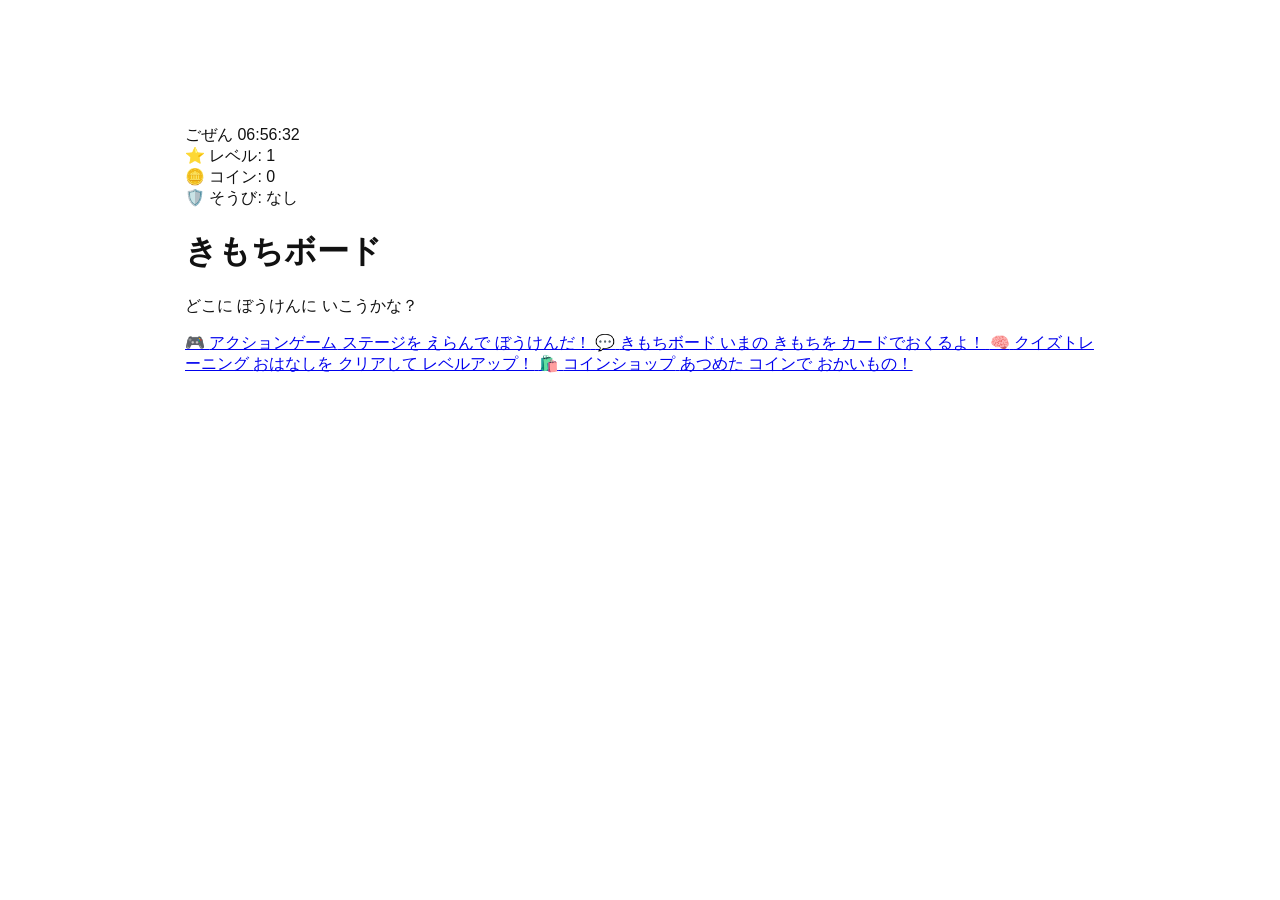
==== commit 613e1c04: "Update index.html" ====
--- a/index.html
+++ b/index.html
@@ -3,293 +3,103 @@
 <head>
     <meta charset="UTF-8">
     <meta name="viewport" content="width=device-width, initial-scale=1.0">
-    <title>ココロノノート - 感情解放RPG</title>
+    <title>きもちボード - ホーム</title>
     <link rel="stylesheet" href="style.css">
 </head>
-<body>
+<body class="home-bg">
 
-    <div class="ゲームコンテナ">
-
-        <div id="タイトル画面" class="シーン アクティブ">
-            <h1 class="メインタイトル">ココロノノート</h1>
-            <p class="世界観説明">自分の力で進むための、感情を吐き出す場所。</p>
-            <p class="スタート案内" onclick="ゲーム開始()">ノートを開く →</p>
+    <div class="game-container">
+        
+        <div class="nintendo-clock">
+            <span id="clock-period" class="badge-period">ごぜん</span>
+            <span id="digital-clock" class="text-clock">00:00:00</span>
         </div>
 
-        <div id="プレイ画面" class="シーン">
-            
-            <header class="ステータスエリア">
-                <div class="状態テキスト">
-                    <span id="current-chapter">第1章：静かなる目覚め</span>
-                    <span class="セルフケア宣言">自分の力で一歩ずつ</span>
-                </div>
-            </header>
-
-            <div class="メインコンテンツ">
-                
-                <main class="カードエリア">
-                    <div id="昼のカード" class="カードグリッド アクティブ">
-                        <div class="カード" onclick="選択イベント(this, 'image0', 'いつも通りの朝', '自分の力でベッドから起き上がった。')">
-                            <img src="image0.png" alt="朝">
-                        </div>
-                        <div class="カード" onclick="選択イベント(this, 'image1', '動き出す街', '自分のペースで、今日すべきことに向かって進む。')">
-                            <img src="image1.png" alt="昼">
-                        </div>
-                        <div class="カード" onclick="選択イベント(this, 'image2', '小さな違和感', '少し心がざわつく。でも、自分で対処できる。')">
-                            <img src="image2.png" alt="夕">
-                        </div>
-                        <div class="カード" onclick="選択イベント(this, 'image3', '分岐点', '進むべき道を自分で決める。')">
-                            <img src="image3.png" alt="道">
-                        </div>
-                        <div class="カード" onclick="選択イベント(this, 'image4', '夕暮れの影', '一日の終わりが見えてきた。少し疲れが出始める。')">
-                            <img src="image4.png" alt="影">
-                        </div>
-                        <div class="カード" onclick="選択イベント(this, 'image5', '夜の帳', '夜がやってくる。心を落ち着ける時間。')">
-                            <img src="image5.png" alt="夜">
-                        </div>
-                    </div>
-
-                    <div id="夜のカード" class="カードグリッド">
-                        <div class="カード" onclick="選択イベント(this, 'image6', '状態：トイレにいきたい', '体のサイン。自分で気づいて動く。')">
-                            <img src="image6.png" alt="トイレ">
-                        </div>
-                        <div class="カード" onclick="選択イベント(this, 'image7', '状態：おなかいたい', 'お腹が痛む。無理せず、自分を労わってあげる。')">
-                            <img src="image7.png" alt="腹痛">
-                        </div>
-                        <div class="カード" onclick="選択イベント(this, 'image8', '状態：あたまいたい', '頭が重い。今は考えるのをやめて休むサイン。')">
-                            <img src="image8.png" alt="頭痛">
-                        </div>
-                        <div class="カード" onclick="選択イベント(this, 'image9', '状態：おなかすいた', 'エネルギー切れ。自分の体に栄養を補給する。')">
-                            <img src="image9.png" alt="空腹">
-                        </div>
-                        <div class="カード" onclick="選択イベント(this, 'image10', '状態：ねれない', '目が冴えてしまう。嫌な夢を見ないように、ここで心を整理する。')">
-                            <img src="image10.png" alt="不眠">
-                        </div>
-                        <div class="カード" onclick="選択イベント(this, 'image11', '状態：おしごといやだ', '嫌なこと、つらい気持ち。ここに全部吐き出していい。')">
-                            <img src="image11.png" alt="拒否">
-                        </div>
-                    </div>
-                </main>
-
-                <aside class="自由記述エリア">
-                    <div class="エリア見出し">【ココロの自由記述欄】</div>
-                    <p class="記述説明">いま思っていること、嫌なこと、愚痴、何でも自由に書いて、吐き出してください。</p>
-                    
-                    <textarea id="free-text" placeholder="ここに文字で気持ちを吐き出せます…"></textarea>
-                    
-                    <div class="キャンバス枠">
-                        <canvas id="paint-canvas" width="240" height="150"></canvas>
-                        <button class="消去ボタン" onclick="キャンバスクリア()">描き直す</button>
-                    </div>
-                </aside>
-            </div>
-
-            <footer class="メッセージエリア">
-                <div class="メッセージテキスト">
-                    <h2 id="msg-title" class="メッセージタイトル">カードを1枚選んでください</h2>
-                    <p id="msg-desc" class="メッセージ詳細">あなたの状態に近いものを選び、右側にいまの気持ちを吐き出したら、下のボタンで次へ進みます。</p>
-                </div>
-                <button id="next-btn" class="次へボタン" onclick="次の章へ()" disabled>この章を記録して次へ →</button>
-            </footer>
+        <div class="player-status-bar">
+            <div class="status-item"><span class="status-icon">⭐</span> レベル: <span id="player-level">1</span></div>
+            <div class="status-item"><span class="status-icon">🪙</span> コイン: <span id="player-coins">0</span></div>
+            <div class="status-item"><span class="status-icon">🛡️</span> そうび: <span id="player-equipped">なし</span></div>
         </div>
 
-        <div id="結果画面" class="シーン">
-            <h1 class="結果タイトル">本日のクエスト総括ノート</h1>
-            <p class="お守りメッセージ">嫌なことは全てここに置いていこう。今夜は嫌な夢を見ず、穏やかに眠れますように。</p>
-            
-            <div class="一括表示エリア">
-                <div class="総括ブロック">
-                    <h3>【あなたが選んだ軌跡】</h3>
-                    <div id="summary-choices" class="まとめリスト"></div>
-                </div>
+        <header class="game-header">
+            <h1 class="game-title">きもちボード</h1>
+            <p class="game-subtitle">どこに ぼうけんに いこうかな？</p>
+        </header>
 
-                <div class="総括ブロック">
-                    <h3>【あなたが吐き出したココロの言葉】</h3>
-                    <div id="summary-text" class="まとめテキスト"></div>
-                </div>
-            </div>
+        <main class="nintendo-menu">
+            <a href="game.html" class="nintendo-btn btn-yellow">
+                <span class="btn-icon">🎮</span>
+                <span class="btn-content">
+                    <span class="btn-title">アクションゲーム</span>
+                    <span class="btn-subtext">ステージを えらんで ぼうけんだ！</span>
+                </span>
+            </a>
 
-            <div class="リトライボタン" onclick="ゲームリセット()">新しい一日を始める</div>
-        </div>
+            <a href="board.html" class="nintendo-btn btn-red">
+                <span class="btn-icon">💬</span>
+                <span class="btn-content">
+                    <span class="btn-title">きもちボード</span>
+                    <span class="btn-subtext">いまの きもちを カードでおくるよ！</span>
+                </span>
+            </a>
+
+            <a href="training.html" class="nintendo-btn btn-blue">
+                <span class="btn-icon">🧠</span>
+                <span class="btn-content">
+                    <span class="btn-title">クイズトレーニング</span>
+                    <span class="btn-subtext">おはなしを クリアして レベルアップ！</span>
+                </span>
+            </a>
+
+            <a href="shop.html" class="nintendo-btn btn-green">
+                <span class="btn-icon">🛍️</span>
+                <span class="btn-content">
+                    <span class="btn-title">コインショップ</span>
+                    <span class="btn-subtext">あつめた コインで おかいもの！</span>
+                </span>
+            </a>
+        </main>
 
     </div>
 
     <script>
-        // 状態管理
-        let 現在のルート = 'day';
-        let 現在の章 = 1;
-        
-        // 最後に一括表示するためのデータ蓄積配列
-        let 選択履歴 = [];
-        let 記述履歴 = [];
+        function loadStatus() {
+            var coins = localStorage.getItem('game_coins') || 0;
+            var level = localStorage.getItem('game_level') || 1;
+            var eq = localStorage.getItem('game_equipped') || "none";
+            
+            var eqName = "なし";
+            if(eq === "crown") eqName = "お祝いクラウン (コイン2倍)";
+            if(eq === "leaf") eqName = "木の葉 (ジャンプ強化)";
+            if(eq === "ramen") eqName = "ラーメン (スピード高速)";
 
-        const 章の名前 = {
-            1: "第1章：静かなる目覚め",
-            2: "第2章：日常の歯車",
-            3: "第3章：忍び寄る不穏",
-            4: "第4章：運命の分岐点",
-            5: "第5章：深層の葛藤",
-            6: "最終章：ココロの結末"
-        };
-
-        // 一時保存用
-        let 一時選択 = null;
-
-        function ゲーム開始() {
-            document.getElementById('タイトル画面').classList.remove('active');
-            document.getElementById('プレイ画面').classList.add('active');
-            キャンバス初期化();
+            document.getElementById('player-coins').innerText = coins;
+            document.getElementById('player-level').innerText = level;
+            document.getElementById('player-equipped').innerText = eqName;
         }
 
-        function 選択イベント(要素, 画像名, タイトル, 説明) {
-            document.querySelectorAll('.カード').forEach(c => c.classList.remove('selected'));
-            要素.classList.add('selected');
-
-            document.getElementById('msg-title').innerText = タイトル;
-            document.getElementById('msg-desc').innerText = 説明;
-
-            一時選択 = {
-                タイトル: タイトル,
-                説明: 説明,
-                章: 章の名前[現在の章]
-            };
+        function updateClock() {
+            var now = new Date();
+            var hours = now.getHours();
+            var minutes = now.getMinutes();
+            var seconds = now.getSeconds();
             
-            document.getElementById('next-btn').disabled = false;
+            var period = "ごぜん";
+            if (hours >= 12) { period = "ごご"; }
+            if (hours > 12) { hours = hours - 12; } 
+            else if (hours === 0) { hours = 12; }
+            
+            hours = ("0" + hours).slice(-2);
+            minutes = ("0" + minutes).slice(-2);
+            seconds = ("0" + seconds).slice(-2);
+            
+            document.getElementById('digital-clock').innerText = hours + ":" + minutes + ":" + seconds;
+            document.getElementById('clock-period').innerText = period;
         }
-
-        function 次の章へ() {
-            if (!一時選択) return;
-
-            選択履歴.push(一時選択);
-            
-            const 入力テキスト = document.getElementById('free-text').value.trim();
-            if (入力テキスト) {
-                記述履歴.push("【" + 章の名前[現在の章] + "】: " + 入力テキスト);
-            } else {
-                記述履歴.push("【" + 章の名前[現在の章] + "】: （言葉にできない想い、または自由描画を記録）");
-            }
-
-            document.getElementById('free-text').value = '';
-            キャンバスクリア();
-
-            const 選択タイトル = 一時選択.タイトル || '';
-            if (現在のルート === 'day' && 現在の章 >= 2) {
-                if (選択タイトル.indexOf('違和感') !== -1 || 選択タイトル.indexOf('影') !== -1 || 選択タイトル.indexOf('帳') !== -1) {
-                    現在のルート = 'night';
-                    document.getElementById('昼のカード').classList.remove('active');
-                    document.getElementById('夜のカード').classList.add('active');
-                }
-            }
-
-            現在の章++;
-            一時選択 = null;
-            document.getElementById('next-btn').disabled = true;
-            document.querySelectorAll('.カード').forEach(c => c.classList.remove('selected'));
-
-            if (現在の章 <= 6) {
-                document.getElementById('current-chapter').innerText = 章の名前[現在の章];
-                document.getElementById('msg-title').innerText = 'カードを1枚選んでください';
-                document.getElementById('msg-desc').innerText = '次の時間帯のあなたの状態、または感情を選択してください。';
-            } else {
-                一括表示生成();
-            }
-        }
-
-        function 一括表示生成() {
-            document.getElementById('プレイ画面').classList.remove('active');
-            document.getElementById('結果画面').classList.add('active');
-
-            const 選択枠 = document.getElementById('summary-choices');
-            選択枠.innerHTML = 選択履歴.map(h => 
-                '<div class="まとめアイテム">' +
-                    '<strong>' + h.章 + '</strong><br>' +
-                    '<span>選択：' + h.タイトル + '</span>' +
-                '</div>'
-            ).join('');
-
-            const テキスト枠 = document.getElementById('summary-text');
-            テキスト枠.innerHTML = 記述履歴.map(t => '<p class="まとめ行">' + t + '</p>').join('');
-        }
-
-        let キャンバス, コンテキスト, 描画中 = false;
-
-        function キャンバス初期化() {
-            キャンバス = document.getElementById('paint-canvas');
-            if (!キャンバス) return;
-            
-            コンテキスト = キャンバス.getContext('2d');
-            コンテキスト.strokeStyle = '#111111';
-            コンテキスト.lineWidth = 2;
-            コンテキスト.lineCap = 'round';
-
-            キャンバス.addEventListener('mousedown', function(e) { 描画開始(e); });
-            キャンバス.addEventListener('mousemove', function(e) { 描画中動作(e); });
-            キャンバス.addEventListener('mouseup', function() { 描画終了(); });
-            キャンバス.addEventListener('mouseleave', function() { 描画終了(); });
-
-            キャンバス.addEventListener('touchstart', function(e) {
-                e.preventDefault();
-                if (e.touches && e.touches[0]) { 描画開始(e.touches[0]); }
-            });
-            キャンバス.addEventListener('touchmove', function(e) {
-                e.preventDefault();
-                if (e.touches && e.touches[0]) { 描画中動作(e.touches[0]); }
-            });
-            キャンバス.addEventListener('touchend', function() { 描画終了(); });
-        }
-
-        function 描画開始(e) {
-            描画中 = true;
-            コンテキスト.beginPath();
-            const 座標 = キャンバス座標取得(e);
-            コンテキスト.moveTo(座標.x, 座標.y);
-        }
-
-        function 描画中動作(e) {
-            if (!描画中) return;
-            const 座標 = キャンバス座標取得(e);
-            コンテキスト.lineTo(座標.x, 座標.y);
-            コンテキスト.stroke();
-        }
-
-        function 描画終了() { 
-            描画中 = false; 
-        }
-
-        function キャンバス座標取得(e) {
-            const 矩形 = キャンバス.getBoundingClientRect();
-            return {
-                x: e.clientX - 矩形.left,
-                y: e.clientY - 矩形.top
-            };
-        }
-
-        function キャンバスクリア() {
-            if (コンテキスト && キャンバス) {
-                コンテキスト.clearRect(0, 0, キャンバス.width, キャンバス.height);
-            }
-        }
-
-        function ゲームリセット() {
-            現在のルート = 'day';
-            現在の章 = 1;
-            選択履歴 = [];
-            記述履歴 = [];
-            一時選択 = null;
-
-            document.getElementById('current-chapter').innerText = 章の名前[1];
-            document.getElementById('昼のカード').classList.add('active');
-            document.getElementById('夜のカード').classList.remove('active');
-            document.getElementById('next-btn').disabled = true;
-            document.getElementById('free-text').value = '';
-            
-            document.getElementById('msg-title').innerText = 'カードを1枚選んでください';
-            document.getElementById('msg-desc').innerText = 'あなたの状態に近いものを選び、右側にいまの気持ちを吐き出したら、下のボタンで次へ進みます。';
-
-            document.getElementById('結果画面').classList.remove('active');
-            document.getElementById('タイトル画面').classList.add('active');
-        }
+        
+        setInterval(updateClock, 1000);
+        updateClock(); 
+        loadStatus();
     </script>
-
 </body>
 </html>
--- a/style.css
+++ b/style.css
@@ -1,11 +1,11 @@
 /* ==========================================
-   ミニマル ＆ シンプルデザイン（全行）
+   文字化けを完全に回避する安全なスタイルシート
    ========================================== */
 body {
     margin: 0;
     padding: 0;
-    background-color: #ffffff; /* 完全な白背景 */
-    color: #111111; /* 深い墨黒の文字 */
+    background-color: #ffffff;
+    color: #111111;
     font-family: -apple-system, BlinkMacSystemFont, "Segoe UI", "Hiragino Kaku Gothic ProN", sans-serif;
     min-height: 100vh;
     display: flex;
@@ -13,7 +13,7 @@
     align-items: center;
 }
 
-.ゲームコンテナ {
+.game-container {
     position: relative;
     width: 100vw;
     height: 100vh;
@@ -23,53 +23,39 @@
     box-sizing: border-box;
 }
 
-/* 画面フラッシュ（白ベースなので黒い影がうっすら走る演出） */
-.画面フラッシュ {
-    position: absolute;
-    top: 0; left: 0; width: 100%; height: 100%;
-    background: #000000;
-    opacity: 0;
-    pointer-events: none;
-    transition: opacity 0.1s ease-out;
-    z-index: 10;
-}
-
-/* 重要：初期状態は「display: none;」で非表示。
-   これが真っ白の原因になるため、下の「.active」が必須です。
-*/
-.シーン {
+.scene {
     display: none;
     width: 100%;
     height: 100%;
     flex-direction: column;
     justify-content: space-between;
-}
-
-/* JavaScriptでこのクラスがつくと画面が表示されます */
-.シーン.active {
-    display: flex;
+    box-sizing: border-box;
+}
+
+.scene.active {
+    display: flex !important;
 }
 
 /* ==========================================
    1. タイトル画面
    ========================================== */
-#タイトル画面 {
+#title-screen {
+    text-align: center;
+    align-items: center;
     justify-content: center;
-    align-items: center;
-    text-align: center;
-}
-.メインタイトル {
+}
+.main-title {
     font-size: 2.4rem;
     font-weight: 300;
     letter-spacing: 6px;
     margin: 0 0 10px 0;
 }
-.世界観説明 {
+.world-desc {
     font-size: 0.95rem;
     color: #666666;
     margin-bottom: 50px;
 }
-.スタート案内 {
+.start-guide {
     font-size: 1.05rem;
     cursor: pointer;
     border-bottom: 1px solid #111111;
@@ -80,62 +66,65 @@
 /* ==========================================
    2. メインプレイ画面
    ========================================== */
-.ステータスエリア {
+.status-area {
     border-bottom: 1px solid #eeeeee;
     padding-bottom: 12px;
-}
-.状態テキスト {
+    width: 100%;
+}
+.status-text {
     font-size: 0.9rem;
     display: flex;
     justify-content: space-between;
     color: #111111;
 }
-.セルフケア宣言 {
+.self-care-label {
     color: #888888;
     font-size: 0.85rem;
 }
 
-/* メイン画面レイアウト分割 */
-.メインコンテンツ {
+.main-content {
     display: flex;
     gap: 35px;
     flex-grow: 1;
     padding: 20px 0;
     height: 65%;
-}
-
-/* 左側：カード選択エリア */
-.カードエリア {
+    width: 100%;
+}
+
+.card-area {
     width: 55%;
     display: flex;
     align-items: center;
 }
-.カードグリッド {
+.card-grid {
     display: none;
     grid-template-columns: repeat(3, 1fr);
     gap: 15px;
     width: 100%;
 }
-.カードグリッド.active {
+.card-grid.active {
     display: grid;
 }
-.カード {
+.card {
     cursor: pointer;
     background: transparent;
     border: none;
     transition: opacity 0.25s ease;
     opacity: 0.35;
 }
-.カード img {
-    width: 100%; height: auto; display: block; object-fit: contain;
-}
-.カード:hover { opacity: 0.7; }
-.カード.selected {
+.card img {
+    width: 100%;
+    height: auto;
+    display: block;
+    object-fit: contain;
+}
+.card:hover { opacity: 0.7; }
+.card.selected {
     opacity: 1;
 }
 
-/* 右側：自由記述 ＆ 自由描画エリア */
-.自由記述エリア {
+/* 右側：自由記述エリア */
+.write-area {
     width: 45%;
     border-left: 1px solid #eeeeee;
     padding-left: 25px;
@@ -143,11 +132,11 @@
     flex-direction: column;
     justify-content: space-between;
 }
-.エリア見出し {
+.area-title {
     font-size: 0.9rem;
     font-weight: bold;
 }
-.記述説明 {
+.area-desc {
     font-size: 0.8rem;
     color: #666666;
     margin: 4px 0 12px 0;
@@ -167,8 +156,8 @@
     border-color: #111111;
 }
 
-/* 落書きキャンバス設定 */
-.キャンバス枠 {
+/* キャンバス */
+.canvas-wrap {
     margin-top: 15px;
     display: flex;
     flex-direction: column;
@@ -182,7 +171,7 @@
     border: 1px solid #dddddd;
     cursor: crosshair;
 }
-.消去ボタン {
+.clear-btn {
     background: transparent;
     border: 1px solid #cccccc;
     color: #666666;
@@ -190,33 +179,34 @@
     padding: 3px 10px;
     cursor: pointer;
 }
-.消去ボタン:hover {
+.clear-btn:hover {
     border-color: #111111;
     color: #111111;
 }
 
 /* 下部フッター */
-.メッセージエリア {
+.message-area {
     border-top: 1px solid #eeeeee;
     padding-top: 15px;
     display: flex;
     justify-content: space-between;
     align-items: center;
-}
-.メッセージテキスト {
+    width: 100%;
+}
+.message-text {
     width: 65%;
 }
-.メッセージタイトル {
+.message-title {
     font-size: 1.05rem;
     margin: 0 0 4px 0;
 }
-.メッセージ詳細 {
+.message-desc {
     font-size: 0.8rem;
     color: #666666;
     margin: 0;
     line-height: 1.4;
 }
-.次へボタン {
+.next-btn {
     background-color: #111111;
     color: #ffffff;
     border: none;
@@ -225,38 +215,39 @@
     cursor: pointer;
     transition: opacity 0.2s;
 }
-.次へボタン:disabled {
+.next-btn:disabled {
     background-color: #cccccc;
     color: #ffffff;
     cursor: not-allowed;
 }
 
 /* ==========================================
-   3. 最終リザルト・総括画面
-   ========================================== */
-#結果画面 {
+   3. 最終結果画面
+   ========================================= */
+#result-screen {
+    text-align: center;
+    align-items: center;
     justify-content: flex-start;
-    align-items: center;
     overflow-y: auto;
 }
-.結果タイトル {
+.result-title {
     font-size: 1.8rem;
     font-weight: 400;
     margin: 10px 0 5px 0;
 }
-.お守りメッセージ {
+.charm-message {
     font-size: 0.9rem;
     color: #666666;
     margin-bottom: 30px;
 }
-.一括表示エリア {
+.summary-area {
     width: 100%;
     display: flex;
     gap: 30px;
     text-align: left;
     margin-bottom: 35px;
 }
-.総括ブロック {
+.summary-block {
     width: 50%;
     background: #fafafa;
     padding: 20px;
@@ -265,48 +256,48 @@
     max-height: 320px;
     overflow-y: auto;
 }
-.総括ブロック h3 {
+.summary-block h3 {
     font-size: 0.95rem;
     margin-top: 0;
     border-bottom: 1px solid #111111;
     padding-bottom: 8px;
 }
-.まとめアイテム {
+.summary-item {
     font-size: 0.8rem;
     margin-bottom: 12px;
     line-height: 1.4;
 }
-.まとめテキスト {
+.summary-text-wrap {
     font-size: 0.8rem;
     color: #333333;
     line-height: 1.6;
 }
-.まとめ行 {
+.summary-row {
     margin: 0 0 10px 0;
     border-bottom: 1px dashed #dddddd;
     padding-bottom: 6px;
 }
-.リトライボタン {
+.retry-btn {
     border: 1px solid #111111;
     padding: 12px 40px;
     font-size: 0.9rem;
     cursor: pointer;
     transition: background 0.2s;
 }
-.リトライボタン:hover {
+.retry-btn:hover {
     background: #111111;
     color: #ffffff;
 }
 
-/* スマホ・タブレット用レイアウト調整 */
+/* レスポンシブ */
 @media (max-width: 800px) {
-    .メインコンテンツ { flex-direction: column; gap: 20px; overflow-y: auto; }
-    .カードエリア, .自由記述エリア { width: 100%; }
-    .自由記述エリア { border-left: none; border-top: 1px solid #eeeeee; padding-left: 0; padding-top: 15px; }
-    .カードグリッド.active { grid-template-columns: repeat(2, 1fr); }
-    .一括表示エリア { flex-direction: column; gap: 15px; }
-    .総括ブロック { width: 100%; }
-    .メッセージエリア { flex-direction: column; gap: 15px; align-items: flex-start; }
-    .メッセージテキスト { width: 100%; }
-    .次へボタン { width: 100%; text-align: center; }
-}
+    .main-content { flex-direction: column; gap: 20px; overflow-y: auto; }
+    .card-area, .write-area { width: 100%; }
+    .write-area { border-left: none; border-top: 1px solid #eeeeee; padding-left: 0; padding-top: 15px; }
+    .card-grid.active { grid-template-columns: repeat(2, 1fr); }
+    .summary-area { flex-direction: column; gap: 15px; }
+    .summary-block { width: 100%; }
+    .message-area { flex-direction: column; gap: 15px; align-items: flex-start; }
+    .message-text { width: 100%; }
+    .next-btn { width: 100%; text-align: center; }
+}
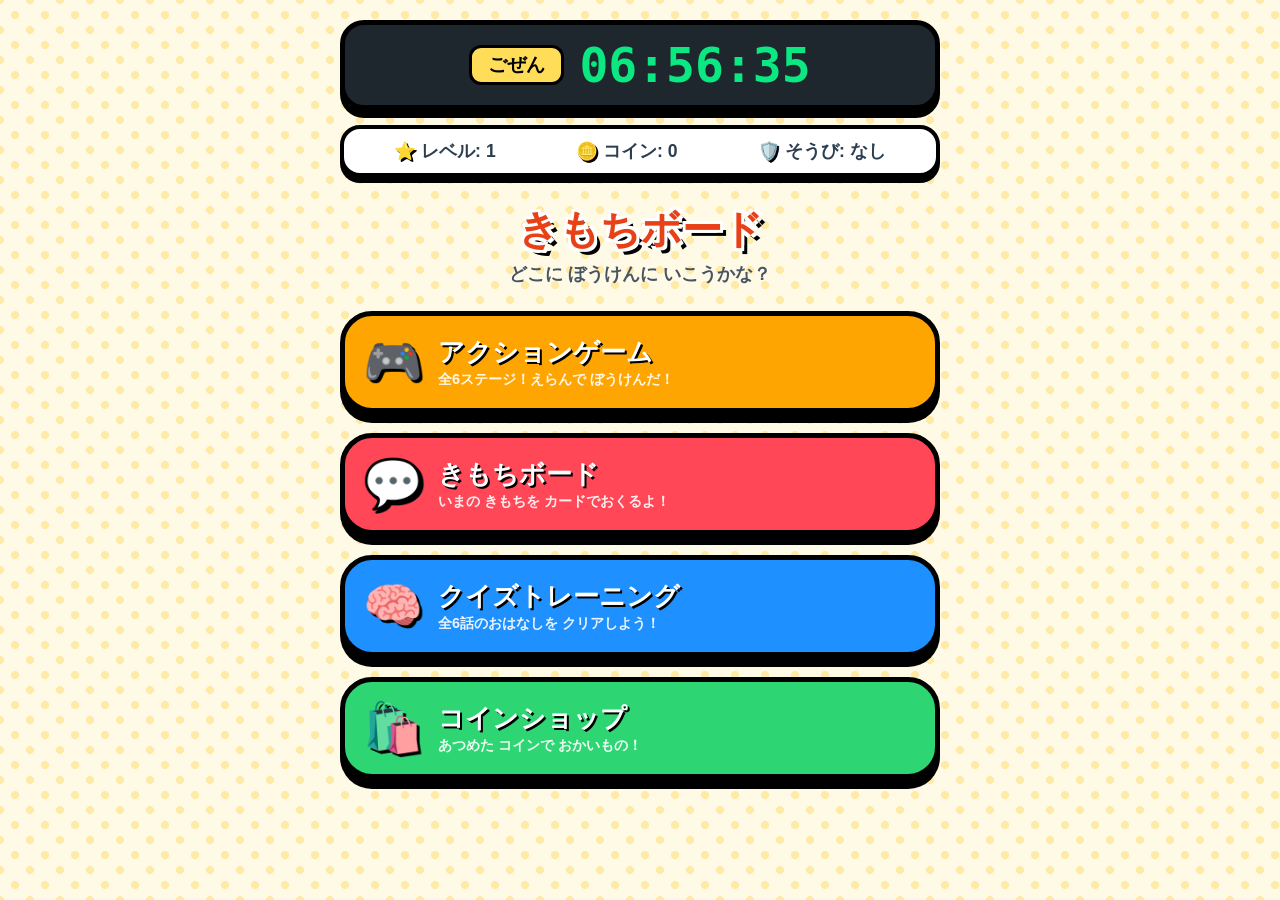
==== commit bc741e8a: "Update index.html" ====
--- a/index.html
+++ b/index.html
@@ -10,11 +10,13 @@
 
     <div class="game-container">
         
+        <!-- ポップな12時間時計 -->
         <div class="nintendo-clock">
             <span id="clock-period" class="badge-period">ごぜん</span>
             <span id="digital-clock" class="text-clock">00:00:00</span>
         </div>
 
+        <!-- プレイヤーのステータス -->
         <div class="player-status-bar">
             <div class="status-item"><span class="status-icon">⭐</span> レベル: <span id="player-level">1</span></div>
             <div class="status-item"><span class="status-icon">🪙</span> コイン: <span id="player-coins">0</span></div>
@@ -26,12 +28,13 @@
             <p class="game-subtitle">どこに ぼうけんに いこうかな？</p>
         </header>
 
+        <!-- メニューセレクト -->
         <main class="nintendo-menu">
             <a href="game.html" class="nintendo-btn btn-yellow">
                 <span class="btn-icon">🎮</span>
                 <span class="btn-content">
                     <span class="btn-title">アクションゲーム</span>
-                    <span class="btn-subtext">ステージを えらんで ぼうけんだ！</span>
+                    <span class="btn-subtext">全6ステージ！えらんで ぼうけんだ！</span>
                 </span>
             </a>
 
@@ -47,7 +50,7 @@
                 <span class="btn-icon">🧠</span>
                 <span class="btn-content">
                     <span class="btn-title">クイズトレーニング</span>
-                    <span class="btn-subtext">おはなしを クリアして レベルアップ！</span>
+                    <span class="btn-subtext">全6話のおはなしを クリアしよう！</span>
                 </span>
             </a>
 
@@ -97,7 +100,7 @@
             document.getElementById('clock-period').innerText = period;
         }
         
-        setInterval(updateClock, 1000);
+            setInterval(updateClock, 1000);
         updateClock(); 
         loadStatus();
     </script>
--- a/style.css
+++ b/style.css
@@ -1,303 +1,136 @@
-/* ==========================================
-   文字化けを完全に回避する安全なスタイルシート
-   ========================================== */
-body {
+html, body {
     margin: 0;
     padding: 0;
-    background-color: #ffffff;
-    color: #111111;
-    font-family: -apple-system, BlinkMacSystemFont, "Segoe UI", "Hiragino Kaku Gothic ProN", sans-serif;
-    min-height: 100vh;
+    background: #fffae6;
+    color: #2c3e50;
+    font-family: 'Hiragino Maru Gothic ProN', 'Arial Rounded MT Bold', sans-serif;
     display: flex;
     justify-content: center;
-    align-items: center;
+    width: 100%;
+    min-height: 100vh;
+    overflow-y: auto;
 }
 
-.game-container {
-    position: relative;
-    width: 100vw;
-    height: 100vh;
-    max-width: 960px;
-    max-height: 700px;
-    padding: 25px;
+.game-container { 
+    max-width: 600px; 
+    width: 95%; 
+    padding: 20px 0; 
     box-sizing: border-box;
 }
 
-.scene {
-    display: none;
-    width: 100%;
-    height: 100%;
-    flex-direction: column;
-    justify-content: space-between;
-    box-sizing: border-box;
+.home-bg {
+    background-image: radial-gradient(#ffeaa7 20%, transparent 20%), radial-gradient(#ffeaa7 20%, transparent 20%);
+    background-size: 30px 30px;
+    background-position: 0 0, 15px 15px;
 }
 
-.scene.active {
-    display: flex !important;
+/* 12時間時計 */
+.nintendo-clock {
+    background: #1e272e; border: 5px solid #000; border-radius: 24px; padding: 12px;
+    display: flex; align-items: center; justify-content: center; gap: 15px; box-shadow: 0 8px 0 #000; margin-bottom: 15px;
+}
+.badge-period { background: #ffdd59; color: #000; font-size: 1.2rem; font-weight: bold; padding: 4px 16px; border-radius: 12px; border: 3px solid #000; }
+.text-clock { color: #0be881; font-size: 3rem; font-weight: bold; font-family: monospace; }
+
+/* プレイヤーステータスバー */
+.player-status-bar {
+    display: flex; justify-content: space-around; background: #fff; border: 4px solid #000;
+    border-radius: 20px; padding: 10px; font-size: 1.1rem; font-weight: 900; box-shadow: 0 6px 0 #000; margin-bottom: 25px;
+    align-items: center;
+}
+.status-icon { text-shadow: 2px 2px 0 #000; }
+
+/* タイトルフォント（任天堂ゲーム風） */
+.game-header { text-align: center; margin-bottom: 25px; }
+.game-title { 
+    color: #e84118; font-size: 2.5rem; margin: 0 0 5px 0; font-weight: 900;
+    text-shadow: 3px 3px 0 #fff, -3px -3px 0 #fff, 3px -3px 0 #fff, -3px 3px 0 #fff, 6px 6px 0 #000;
+}
+.game-subtitle { margin: 0; color: #485460; font-size: 1.1rem; font-weight: bold; }
+
+/* 縦並び特大3Dメニュー */
+.nintendo-menu { display: flex; flex-direction: column; gap: 20px; }
+.nintendo-btn {
+    display: flex; align-items: center; gap: 15px; padding: 18px;
+    border-radius: 32px; text-decoration: none; border: 5px solid #000; transition: all 0.08s ease; cursor: pointer;
+    box-shadow: 0 10px 0 #000;
+}
+.btn-icon { font-size: 3rem; text-align: center; text-shadow: 3px 3px 0 #000; }
+.btn-content { display: flex; flex-direction: column; text-align: left; }
+.btn-title { font-size: 1.6rem; font-weight: 900; color: white; text-shadow: 2px 2px 0 #000; }
+.btn-subtext { font-size: 0.9rem; color: rgba(255, 255, 255, 0.9); font-weight: bold; }
+
+.btn-red { background: #ff4757; }
+.btn-yellow { background: #ffa502; }
+.btn-blue { background: #1e90ff; }
+.btn-green { background: #2ed573; }
+
+.nintendo-btn:active { transform: translateY(10px); box-shadow: none; }
+
+/* 戻るボタン */
+.nav-area { margin-bottom: 25px; }
+.nintendo-back-btn {
+    display: block; background: #1e272e; color: white; font-size: 1.3rem; font-weight: bold;
+    padding: 14px 0; text-align: center; border-radius: 32px; text-decoration: none; border: 5px solid #000; box-shadow: 0 8px 0 #000;
 }
 
-/* ==========================================
-   1. タイトル画面
-   ========================================== */
-#title-screen {
-    text-align: center;
-    align-items: center;
-    justify-content: center;
+/* クイズセレクト ＆ ショップ用共通カード */
+.stage-grid, .shop-grid { display: flex; flex-direction: column; gap: 20px; margin-top: 15px; }
+.stage-select-card, .shop-item-card {
+    background: white; border: 5px solid #000; border-radius: 28px; padding: 18px;
+    display: flex; flex-direction: column; align-items: center; gap: 10px; box-shadow: 0 8px 0 #000;
+    font-size: 1.3rem; font-weight: 900; text-decoration: none; color: #2c3e50;
+    box-sizing: border-box; width: 100%; text-align: center;
 }
-.main-title {
-    font-size: 2.4rem;
-    font-weight: 300;
-    letter-spacing: 6px;
-    margin: 0 0 10px 0;
+.stage-select-card img, .shop-item-card img { width: 50%; max-height: 120px; object-fit: contain; border-radius: 16px; border: 3px solid #000; background: #fff; }
+.stage-select-card:active { transform: translateY(8px); box-shadow: none; }
+
+/* クイズセレクトカード内のテキスト整形 */
+.stage-select-text-block { display: flex; flex-direction: column; gap: 5px; }
+.stage-select-main-title { font-size: 1.3rem; font-weight: 900; color: #2c3e50; }
+
+.item-effect-desc { font-size: 0.95rem; color: #ff4757; font-weight: bold; }
+
+.buy-btn {
+    background: #ffa502; border: 3px solid #000; color: white; font-size: 1.2rem; font-weight: 900;
+    padding: 12px 40px; border-radius: 20px; box-shadow: 0 5px 0 #000; cursor: pointer; width: 80%;
 }
-.world-desc {
-    font-size: 0.95rem;
-    color: #666666;
-    margin-bottom: 50px;
-}
-.start-guide {
-    font-size: 1.05rem;
-    cursor: pointer;
-    border-bottom: 1px solid #111111;
-    padding-bottom: 6px;
-    display: inline-block;
-}
+.buy-btn:active { transform: translateY(5px); box-shadow: none; }
 
-/* ==========================================
-   2. メインプレイ画面
-   ========================================== */
-.status-area {
-    border-bottom: 1px solid #eeeeee;
-    padding-bottom: 12px;
-    width: 100%;
-}
-.status-text {
-    font-size: 0.9rem;
-    display: flex;
-    justify-content: space-between;
-    color: #111111;
-}
-.self-care-label {
-    color: #888888;
-    font-size: 0.85rem;
-}
+/* きもちボード召喚コア */
+.nintendo-summon-box { background: white; border: 5px solid #000; border-radius: 36px; min-height: 280px; display: flex; flex-direction: column; align-items: center; justify-content: center; padding: 20px; margin-bottom: 25px; }
+.nintendo-summoned-img { width: 100%; max-height: 200px; object-fit: contain; border-radius: 24px; background: white; border: 5px solid #000; padding: 8px; }
+.nintendo-summoned-text { font-size: 2.2rem; font-weight: 900; color: white; margin-top: 15px; text-shadow: 3px 3px 0 #000, -3px -3px 0 #000, 3px -3px 0 #000, -3px 3px 0 #000; }
 
-.main-content {
-    display: flex;
-    gap: 35px;
-    flex-grow: 1;
-    padding: 20px 0;
-    height: 65%;
-    width: 100%;
-}
+/* ★ 修正：おくるボタンがカードと被らないように、下部マージン（余白）を増やして位置を上に調整 */
+.action-area { text-align: center; margin-top: 5px; margin-bottom: 45px; width: 100%; }
+.nintendo-send-btn { background-color: #cbd5e1; border: 5px solid #000; color: white; box-shadow: 0 8px 0 #000; padding: 18px 0; font-size: 1.6rem; font-weight: 900; border-radius: 40px; width: 100%; cursor: not-allowed; }
+.nintendo-send-btn.active-ready { background: #2ed573 !important; box-shadow: 0 8px 0 #000 !important; cursor: pointer; animation: bounceScale 0.6s infinite alternate; }
+.nintendo-send-btn:active:not(:disabled) { transform: translateY(8px); box-shadow: none !important; }
 
-.card-area {
-    width: 55%;
-    display: flex;
-    align-items: center;
-}
-.card-grid {
-    display: none;
-    grid-template-columns: repeat(3, 1fr);
-    gap: 15px;
-    width: 100%;
-}
-.card-grid.active {
-    display: grid;
-}
-.card {
-    cursor: pointer;
-    background: transparent;
-    border: none;
-    transition: opacity 0.25s ease;
-    opacity: 0.35;
-}
-.card img {
-    width: 100%;
-    height: auto;
-    display: block;
-    object-fit: contain;
-}
-.card:hover { opacity: 0.7; }
-.card.selected {
-    opacity: 1;
-}
+.nintendo-card-grid { display: grid; grid-template-columns: 1fr 1fr; gap: 16px; }
+.nintendo-card { display: flex; flex-direction: column; align-items: center; justify-content: center; padding: 12px; cursor: pointer; color: white; border-radius: 28px; border: 4px solid #000; box-shadow: 0 8px 0 #000; gap: 6px; }
+.nintendo-card img { width: 95%; max-height: 110px; object-fit: contain; border-radius: 18px; background: rgba(255, 255, 255, 0.3); border: 3px solid #000; }
+.card-title-text { font-size: 1.2rem; font-weight: 900; text-shadow: 2px 2px 0 #000, -2px -2px 0 #000; }
+.nintendo-card.selected { border: 6px solid #e84118; transform: translateY(6px); box-shadow: 0 2px 0 #000; }
 
-/* 右側：自由記述エリア */
-.write-area {
-    width: 45%;
-    border-left: 1px solid #eeeeee;
-    padding-left: 25px;
-    display: flex;
-    flex-direction: column;
-    justify-content: space-between;
-}
-.area-title {
-    font-size: 0.9rem;
-    font-weight: bold;
-}
-.area-desc {
-    font-size: 0.8rem;
-    color: #666666;
-    margin: 4px 0 12px 0;
-    line-height: 1.4;
-}
-#free-text {
-    width: 100%;
-    height: 100px;
-    border: 1px solid #dddddd;
-    padding: 10px;
-    font-size: 0.85rem;
-    font-family: inherit;
-    resize: none;
-    outline: none;
-}
-#free-text:focus {
-    border-color: #111111;
-}
+/* クイズトレーニング装飾 */
+.nintendo-quiz-box { background: white; border: 5px solid #000; border-radius: 36px; padding: 24px; box-shadow: 0 8px 0 #000; }
+.nintendo-question { font-size: 1.3rem; font-weight: 900; background: #f1f5f9; padding: 20px; border-radius: 24px; border: 4px solid #000; text-align: left; margin-bottom: 20px; line-height: 1.5; }
+.nintendo-reaction-theater { padding: 20px; border-radius: 24px; border: 5px solid #000; color: white; font-size: 1.35rem; font-weight: 900; margin-bottom: 20px; text-shadow: 2px 2px 0 #000, -2px -2px 0 #000; line-height: 1.6; }
+.nintendo-choices-stack { display: flex; flex-direction: column; gap: 15px; }
+.nintendo-choice-btn { background: #f8fafc; border: 4px solid #000; box-shadow: 0 6px 0 #000; border-radius: 20px; padding: 18px; font-size: 1.2rem; font-weight: 900; cursor: pointer; text-align: left; color: #2c3e50; width: 100%; box-sizing: border-box; }
+.nintendo-choice-btn:active:not(:disabled) { transform: translateY(6px); box-shadow: none; }
+.nintendo-choice-btn:disabled { opacity: 0.5; }
 
-/* キャンバス */
-.canvas-wrap {
-    margin-top: 15px;
-    display: flex;
-    flex-direction: column;
-    align-items: flex-end;
-    gap: 8px;
-}
-#paint-canvas {
-    width: 100%;
-    height: 140px;
-    background-color: #fafafa;
-    border: 1px solid #dddddd;
-    cursor: crosshair;
-}
-.clear-btn {
-    background: transparent;
-    border: 1px solid #cccccc;
-    color: #666666;
-    font-size: 0.75rem;
-    padding: 3px 10px;
-    cursor: pointer;
-}
-.clear-btn:hover {
-    border-color: #111111;
-    color: #111111;
-}
+.nintendo-control-area { margin-top: 20px; }
+.nintendo-action-btn { border: 4px solid #000; color: white; padding: 16px 0; font-size: 1.4rem; font-weight: 900; border-radius: 40px; width: 100%; cursor: pointer; box-shadow: 0 6px 0 #000; }
+.next-action { background: #4a90e2; }
+.reset-action { background: #ffa502; }
+.nintendo-action-btn:active { transform: translateY(6px); box-shadow: none; }
+.clear-status-text { font-size: 1rem; margin-top: 5px; font-weight: bold; }
 
-/* 下部フッター */
-.message-area {
-    border-top: 1px solid #eeeeee;
-    padding-top: 15px;
-    display: flex;
-    justify-content: space-between;
-    align-items: center;
-    width: 100%;
-}
-.message-text {
-    width: 65%;
-}
-.message-title {
-    font-size: 1.05rem;
-    margin: 0 0 4px 0;
-}
-.message-desc {
-    font-size: 0.8rem;
-    color: #666666;
-    margin: 0;
-    line-height: 1.4;
-}
-.next-btn {
-    background-color: #111111;
-    color: #ffffff;
-    border: none;
-    padding: 12px 25px;
-    font-size: 0.9rem;
-    cursor: pointer;
-    transition: opacity 0.2s;
-}
-.next-btn:disabled {
-    background-color: #cccccc;
-    color: #ffffff;
-    cursor: not-allowed;
-}
-
-/* ==========================================
-   3. 最終結果画面
-   ========================================= */
-#result-screen {
-    text-align: center;
-    align-items: center;
-    justify-content: flex-start;
-    overflow-y: auto;
-}
-.result-title {
-    font-size: 1.8rem;
-    font-weight: 400;
-    margin: 10px 0 5px 0;
-}
-.charm-message {
-    font-size: 0.9rem;
-    color: #666666;
-    margin-bottom: 30px;
-}
-.summary-area {
-    width: 100%;
-    display: flex;
-    gap: 30px;
-    text-align: left;
-    margin-bottom: 35px;
-}
-.summary-block {
-    width: 50%;
-    background: #fafafa;
-    padding: 20px;
-    border: 1px solid #eeeeee;
-    border-radius: 4px;
-    max-height: 320px;
-    overflow-y: auto;
-}
-.summary-block h3 {
-    font-size: 0.95rem;
-    margin-top: 0;
-    border-bottom: 1px solid #111111;
-    padding-bottom: 8px;
-}
-.summary-item {
-    font-size: 0.8rem;
-    margin-bottom: 12px;
-    line-height: 1.4;
-}
-.summary-text-wrap {
-    font-size: 0.8rem;
-    color: #333333;
-    line-height: 1.6;
-}
-.summary-row {
-    margin: 0 0 10px 0;
-    border-bottom: 1px dashed #dddddd;
-    padding-bottom: 6px;
-}
-.retry-btn {
-    border: 1px solid #111111;
-    padding: 12px 40px;
-    font-size: 0.9rem;
-    cursor: pointer;
-    transition: background 0.2s;
-}
-.retry-btn:hover {
-    background: #111111;
-    color: #ffffff;
-}
-
-/* レスポンシブ */
-@media (max-width: 800px) {
-    .main-content { flex-direction: column; gap: 20px; overflow-y: auto; }
-    .card-area, .write-area { width: 100%; }
-    .write-area { border-left: none; border-top: 1px solid #eeeeee; padding-left: 0; padding-top: 15px; }
-    .card-grid.active { grid-template-columns: repeat(2, 1fr); }
-    .summary-area { flex-direction: column; gap: 15px; }
-    .summary-block { width: 100%; }
-    .message-area { flex-direction: column; gap: 15px; align-items: flex-start; }
-    .message-text { width: 100%; }
-    .next-btn { width: 100%; text-align: center; }
-}
+.hidden { display: none !important; }
+.anime-strike { animation: strikeIn 0.22s cubic-bezier(0.175, 0.885, 0.32, 1.3) forwards; }
+@keyframes strikeIn { 0% { transform: scale(0.4); } 100% { transform: scale(1); } }
+@keyframes bounceScale { 0% { transform: scale(1); } 100% { transform: scale(1.02); } }
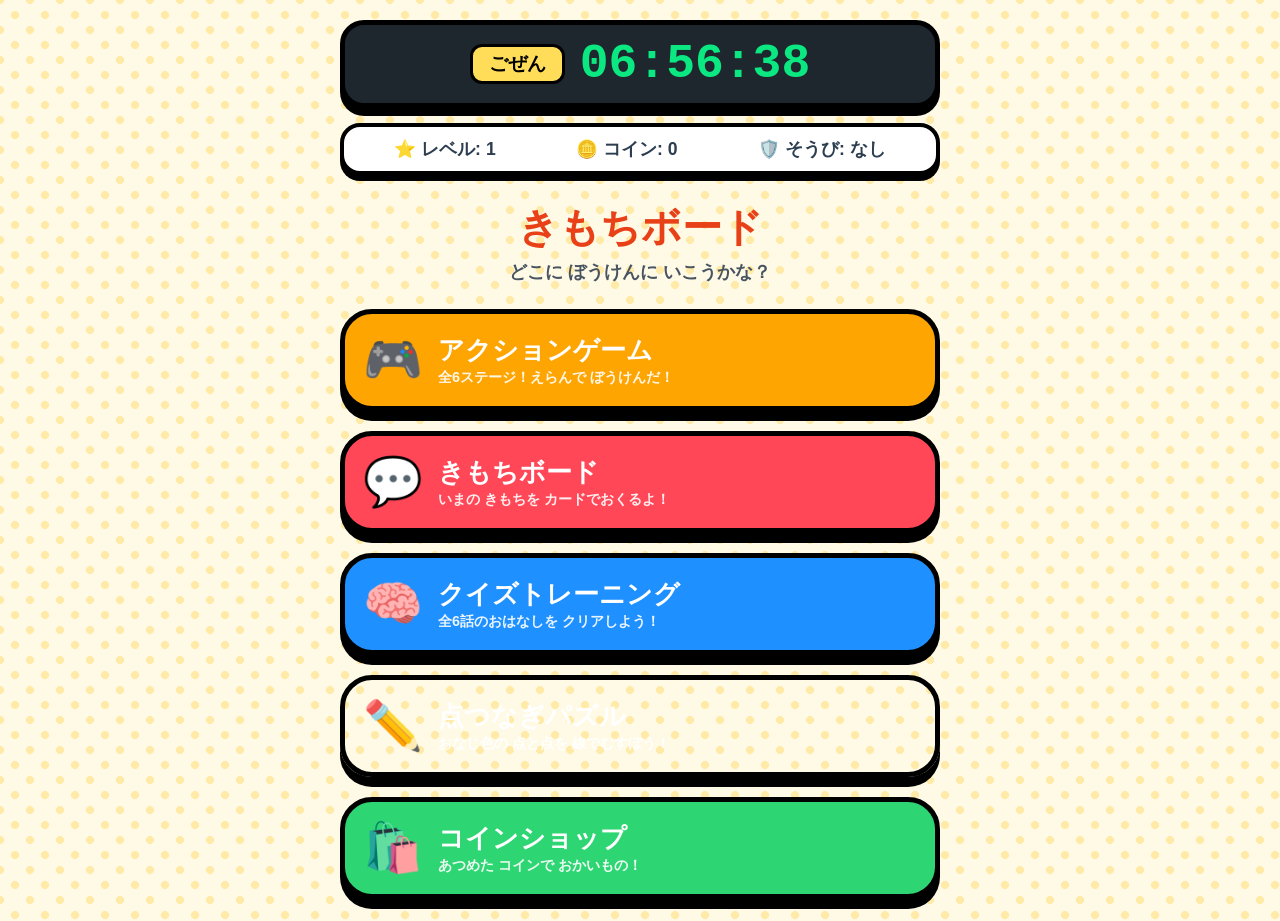
==== commit 4afb804c: "Update index.html" ====
--- a/index.html
+++ b/index.html
@@ -10,13 +10,11 @@
 
     <div class="game-container">
         
-        <!-- ポップな12時間時計 -->
         <div class="nintendo-clock">
             <span id="clock-period" class="badge-period">ごぜん</span>
             <span id="digital-clock" class="text-clock">00:00:00</span>
         </div>
 
-        <!-- プレイヤーのステータス -->
         <div class="player-status-bar">
             <div class="status-item"><span class="status-icon">⭐</span> レベル: <span id="player-level">1</span></div>
             <div class="status-item"><span class="status-icon">🪙</span> コイン: <span id="player-coins">0</span></div>
@@ -28,7 +26,6 @@
             <p class="game-subtitle">どこに ぼうけんに いこうかな？</p>
         </header>
 
-        <!-- メニューセレクト -->
         <main class="nintendo-menu">
             <a href="game.html" class="nintendo-btn btn-yellow">
                 <span class="btn-icon">🎮</span>
@@ -51,6 +48,14 @@
                 <span class="btn-content">
                     <span class="btn-title">クイズトレーニング</span>
                     <span class="btn-subtext">全6話のおはなしを クリアしよう！</span>
+                </span>
+            </a>
+
+            <a href="line.html" class="nintendo-btn btn-purple">
+                <span class="btn-icon">✏️</span>
+                <span class="btn-content">
+                    <span class="btn-title">点つなぎパズル</span>
+                    <span class="btn-subtext">おなじ色の 点と点を 線でむすぼう！</span>
                 </span>
             </a>
 
@@ -100,7 +105,7 @@
             document.getElementById('clock-period').innerText = period;
         }
         
-            setInterval(updateClock, 1000);
+        setInterval(updateClock, 1000);
         updateClock(); 
         loadStatus();
     </script>
--- a/style.css
+++ b/style.css
@@ -38,26 +38,24 @@
     border-radius: 20px; padding: 10px; font-size: 1.1rem; font-weight: 900; box-shadow: 0 6px 0 #000; margin-bottom: 25px;
     align-items: center;
 }
-.status-icon { text-shadow: 2px 2px 0 #000; }
 
-/* タイトルフォント（任天堂ゲーム風） */
+/* タイトルフォント（影を完全に撤去） */
 .game-header { text-align: center; margin-bottom: 25px; }
 .game-title { 
     color: #e84118; font-size: 2.5rem; margin: 0 0 5px 0; font-weight: 900;
-    text-shadow: 3px 3px 0 #fff, -3px -3px 0 #fff, 3px -3px 0 #fff, -3px 3px 0 #fff, 6px 6px 0 #000;
 }
 .game-subtitle { margin: 0; color: #485460; font-size: 1.1rem; font-weight: bold; }
 
-/* 縦並び特大3Dメニュー */
+/* 縦並びメニュー */
 .nintendo-menu { display: flex; flex-direction: column; gap: 20px; }
 .nintendo-btn {
     display: flex; align-items: center; gap: 15px; padding: 18px;
     border-radius: 32px; text-decoration: none; border: 5px solid #000; transition: all 0.08s ease; cursor: pointer;
     box-shadow: 0 10px 0 #000;
 }
-.btn-icon { font-size: 3rem; text-align: center; text-shadow: 3px 3px 0 #000; }
+.btn-icon { font-size: 3rem; text-align: center; }
 .btn-content { display: flex; flex-direction: column; text-align: left; }
-.btn-title { font-size: 1.6rem; font-weight: 900; color: white; text-shadow: 2px 2px 0 #000; }
+.btn-title { font-size: 1.6rem; font-weight: 900; color: white; }
 .btn-subtext { font-size: 0.9rem; color: rgba(255, 255, 255, 0.9); font-weight: bold; }
 
 .btn-red { background: #ff4757; }
@@ -75,7 +73,8 @@
 }
 
 /* クイズセレクト ＆ ショップ用共通カード */
-.stage-grid, .shop-grid { display: flex; flex-direction: column; gap: 20px; margin-top: 15px; }
+.stage-grid { display: flex; flex-direction: column; gap: 20px; margin-top: 15px; }
+.shop-grid { display: grid; grid-template-columns: 1fr; gap: 20px; margin-top: 15px; }
 .stage-select-card, .shop-item-card {
     background: white; border: 5px solid #000; border-radius: 28px; padding: 18px;
     display: flex; flex-direction: column; align-items: center; gap: 10px; box-shadow: 0 8px 0 #000;
@@ -85,10 +84,8 @@
 .stage-select-card img, .shop-item-card img { width: 50%; max-height: 120px; object-fit: contain; border-radius: 16px; border: 3px solid #000; background: #fff; }
 .stage-select-card:active { transform: translateY(8px); box-shadow: none; }
 
-/* クイズセレクトカード内のテキスト整形 */
 .stage-select-text-block { display: flex; flex-direction: column; gap: 5px; }
 .stage-select-main-title { font-size: 1.3rem; font-weight: 900; color: #2c3e50; }
-
 .item-effect-desc { font-size: 0.95rem; color: #ff4757; font-weight: bold; }
 
 .buy-btn {
@@ -100,9 +97,9 @@
 /* きもちボード召喚コア */
 .nintendo-summon-box { background: white; border: 5px solid #000; border-radius: 36px; min-height: 280px; display: flex; flex-direction: column; align-items: center; justify-content: center; padding: 20px; margin-bottom: 25px; }
 .nintendo-summoned-img { width: 100%; max-height: 200px; object-fit: contain; border-radius: 24px; background: white; border: 5px solid #000; padding: 8px; }
-.nintendo-summoned-text { font-size: 2.2rem; font-weight: 900; color: white; margin-top: 15px; text-shadow: 3px 3px 0 #000, -3px -3px 0 #000, 3px -3px 0 #000, -3px 3px 0 #000; }
+.nintendo-summoned-text { font-size: 2.2rem; font-weight: 900; color: white; margin-top: 15px; }
 
-/* ★ 修正：おくるボタンがカードと被らないように、下部マージン（余白）を増やして位置を上に調整 */
+/* ボタン被り防止のためのマージン確保 */
 .action-area { text-align: center; margin-top: 5px; margin-bottom: 45px; width: 100%; }
 .nintendo-send-btn { background-color: #cbd5e1; border: 5px solid #000; color: white; box-shadow: 0 8px 0 #000; padding: 18px 0; font-size: 1.6rem; font-weight: 900; border-radius: 40px; width: 100%; cursor: not-allowed; }
 .nintendo-send-btn.active-ready { background: #2ed573 !important; box-shadow: 0 8px 0 #000 !important; cursor: pointer; animation: bounceScale 0.6s infinite alternate; }
@@ -111,13 +108,13 @@
 .nintendo-card-grid { display: grid; grid-template-columns: 1fr 1fr; gap: 16px; }
 .nintendo-card { display: flex; flex-direction: column; align-items: center; justify-content: center; padding: 12px; cursor: pointer; color: white; border-radius: 28px; border: 4px solid #000; box-shadow: 0 8px 0 #000; gap: 6px; }
 .nintendo-card img { width: 95%; max-height: 110px; object-fit: contain; border-radius: 18px; background: rgba(255, 255, 255, 0.3); border: 3px solid #000; }
-.card-title-text { font-size: 1.2rem; font-weight: 900; text-shadow: 2px 2px 0 #000, -2px -2px 0 #000; }
+.card-title-text { font-size: 1.2rem; font-weight: 900; color: white; }
 .nintendo-card.selected { border: 6px solid #e84118; transform: translateY(6px); box-shadow: 0 2px 0 #000; }
 
-/* クイズトレーニング装飾 */
+/* クイズトレーニング用 */
 .nintendo-quiz-box { background: white; border: 5px solid #000; border-radius: 36px; padding: 24px; box-shadow: 0 8px 0 #000; }
 .nintendo-question { font-size: 1.3rem; font-weight: 900; background: #f1f5f9; padding: 20px; border-radius: 24px; border: 4px solid #000; text-align: left; margin-bottom: 20px; line-height: 1.5; }
-.nintendo-reaction-theater { padding: 20px; border-radius: 24px; border: 5px solid #000; color: white; font-size: 1.35rem; font-weight: 900; margin-bottom: 20px; text-shadow: 2px 2px 0 #000, -2px -2px 0 #000; line-height: 1.6; }
+.nintendo-reaction-theater { padding: 20px; border-radius: 24px; border: 5px solid #000; color: white; font-size: 1.35rem; font-weight: 900; margin-bottom: 20px; line-height: 1.6; }
 .nintendo-choices-stack { display: flex; flex-direction: column; gap: 15px; }
 .nintendo-choice-btn { background: #f8fafc; border: 4px solid #000; box-shadow: 0 6px 0 #000; border-radius: 20px; padding: 18px; font-size: 1.2rem; font-weight: 900; cursor: pointer; text-align: left; color: #2c3e50; width: 100%; box-sizing: border-box; }
 .nintendo-choice-btn:active:not(:disabled) { transform: translateY(6px); box-shadow: none; }
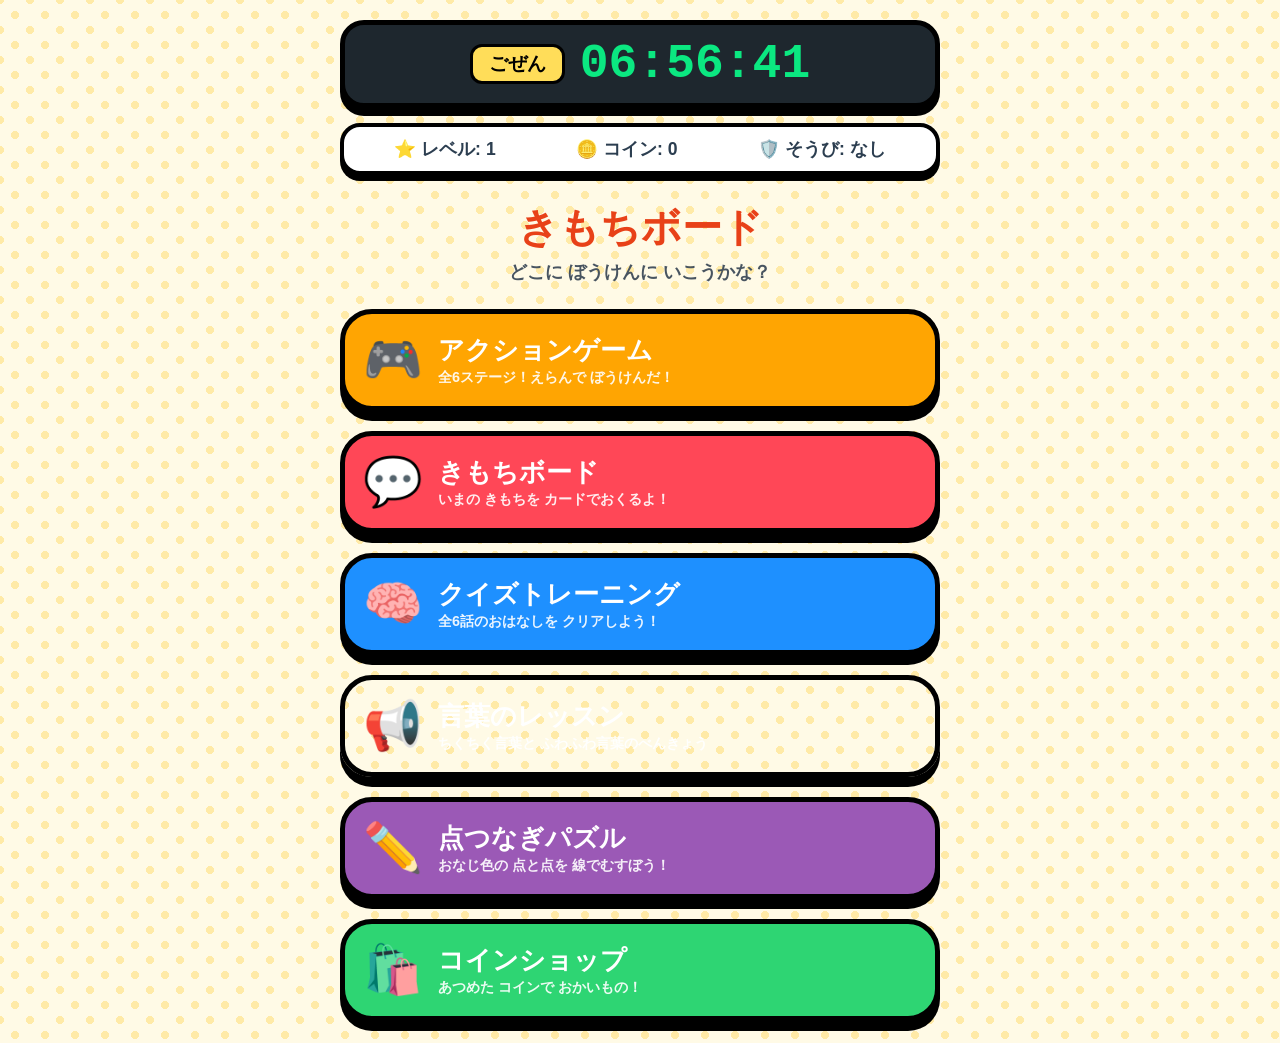
==== commit c967d46e: "Update index.html" ====
--- a/index.html
+++ b/index.html
@@ -10,11 +10,13 @@
 
     <div class="game-container">
         
+        <!-- ポップな12時間時計 -->
         <div class="nintendo-clock">
             <span id="clock-period" class="badge-period">ごぜん</span>
             <span id="digital-clock" class="text-clock">00:00:00</span>
         </div>
 
+        <!-- プレイヤーのステータス -->
         <div class="player-status-bar">
             <div class="status-item"><span class="status-icon">⭐</span> レベル: <span id="player-level">1</span></div>
             <div class="status-item"><span class="status-icon">🪙</span> コイン: <span id="player-coins">0</span></div>
@@ -26,6 +28,7 @@
             <p class="game-subtitle">どこに ぼうけんに いこうかな？</p>
         </header>
 
+        <!-- メニューセレクト -->
         <main class="nintendo-menu">
             <a href="game.html" class="nintendo-btn btn-yellow">
                 <span class="btn-icon">🎮</span>
@@ -48,6 +51,15 @@
                 <span class="btn-content">
                     <span class="btn-title">クイズトレーニング</span>
                     <span class="btn-subtext">全6話のおはなしを クリアしよう！</span>
+                </span>
+            </a>
+
+            <!-- 【NEW】言葉のレッスンモード -->
+            <a href="words.html" class="nintendo-btn btn-orange">
+                <span class="btn-icon">📢</span>
+                <span class="btn-content">
+                    <span class="btn-title">言葉のレッスン</span>
+                    <span class="btn-subtext">ちくちく言葉と ふわふわ言葉のべんきょう</span>
                 </span>
             </a>
 
--- a/style.css
+++ b/style.css
@@ -62,6 +62,7 @@
 .btn-yellow { background: #ffa502; }
 .btn-blue { background: #1e90ff; }
 .btn-green { background: #2ed573; }
+.btn-purple { background: #9b59b6; } /* パズル用のむらさき */
 
 .nintendo-btn:active { transform: translateY(10px); box-shadow: none; }
 
